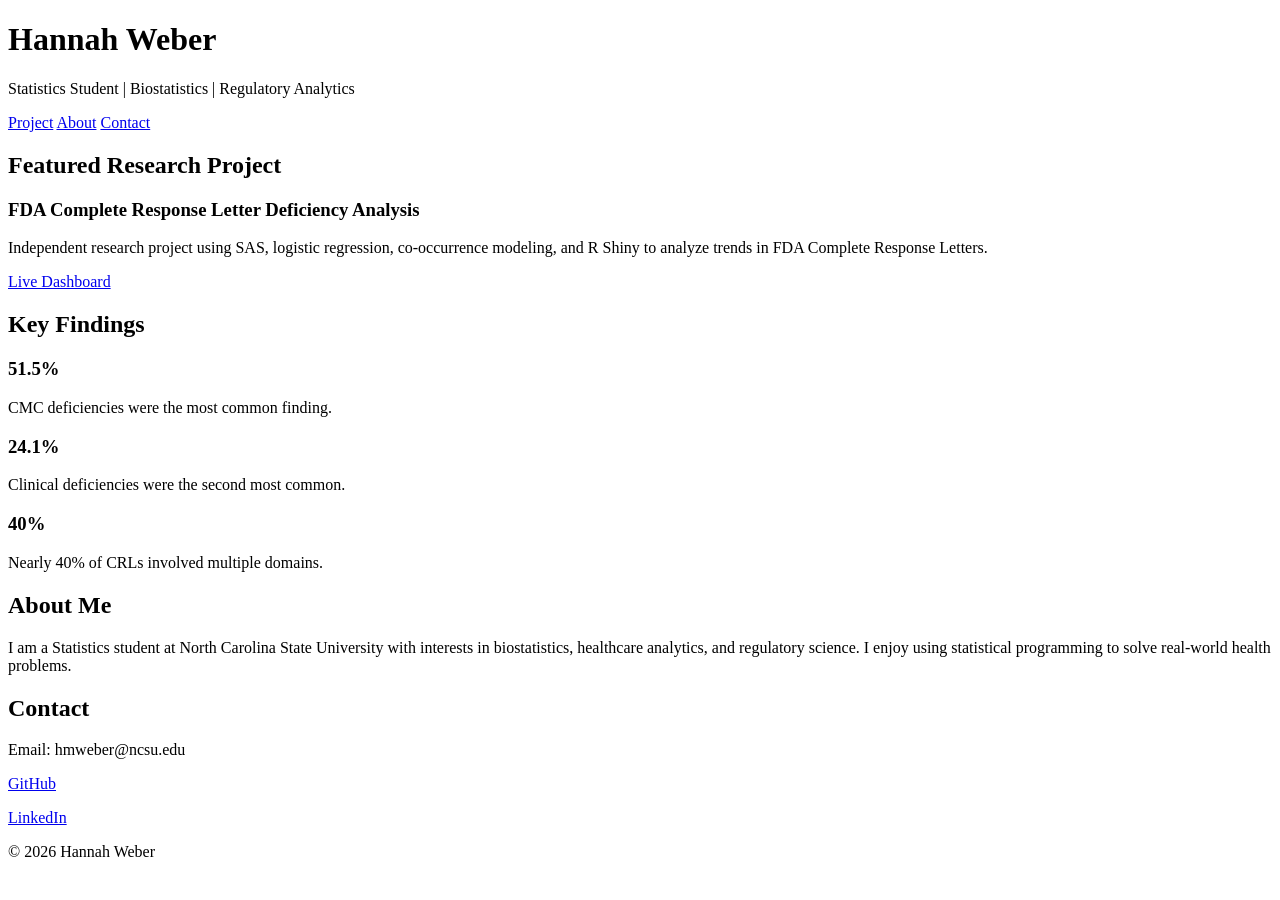
==== index.html @ e9041b01 "Create index.html" ====
<!DOCTYPE html>
<html lang="en">
<head>
<meta charset="UTF-8">
<meta name="viewport" content="width=device-width, initial-scale=1.0">
<title>Hannah Weber | Portfolio</title>
<link rel="stylesheet" href="style.css">
</head>

<body>

<header>
  <div class="container">
    <h1>Hannah Weber</h1>
    <p>Statistics Student | Biostatistics | Regulatory Analytics</p>

    <nav>
      <a href="#project">Project</a>
      <a href="#about">About</a>
      <a href="#contact">Contact</a>
    </nav>
  </div>
</header>

<section class="hero">
  <div class="container">
    <h2>Featured Research Project</h2>
    <h3>FDA Complete Response Letter Deficiency Analysis</h3>

    <p>
      Independent research project using SAS, logistic regression,
      co-occurrence modeling, and R Shiny to analyze trends in FDA
      Complete Response Letters.
    </p>

    <a class="button" href="https://hannahweber-crl-deficiency-analysis.share.connect.posit.cloud/" target="_blank">Live Dashboard</a>
  </div>
</section>

<section id="project">
  <div class="container">
    <h2>Key Findings</h2>

    <div class="cards">

      <div class="card">
        <h3>51.5%</h3>
        <p>CMC deficiencies were the most common finding.</p>
      </div>

      <div class="card">
        <h3>24.1%</h3>
        <p>Clinical deficiencies were the second most common.</p>
      </div>

      <div class="card">
        <h3>40%</h3>
        <p>Nearly 40% of CRLs involved multiple domains.</p>
      </div>

    </div>
  </div>
</section>

<section id="about">
  <div class="container">
    <h2>About Me</h2>

    <p>
      I am a Statistics student at North Carolina State University with interests in
      biostatistics, healthcare analytics, and regulatory science.
      I enjoy using statistical programming to solve real-world health problems.
    </p>
  </div>
</section>

<section id="contact">
  <div class="container">
    <h2>Contact</h2>

    <p>Email: hmweber@ncsu.edu</p>
    <p><a href="https://github.com/hmw0905" target="_blank">GitHub</a></p>
    <p><a href="https://linkedin.com/in/hmweber5" target="_blank">LinkedIn</a></p>
  </div>
</section>

<footer>
  <div class="container">
    <p>© 2026 Hannah Weber</p>
  </div>
</footer>

</body>
</html>
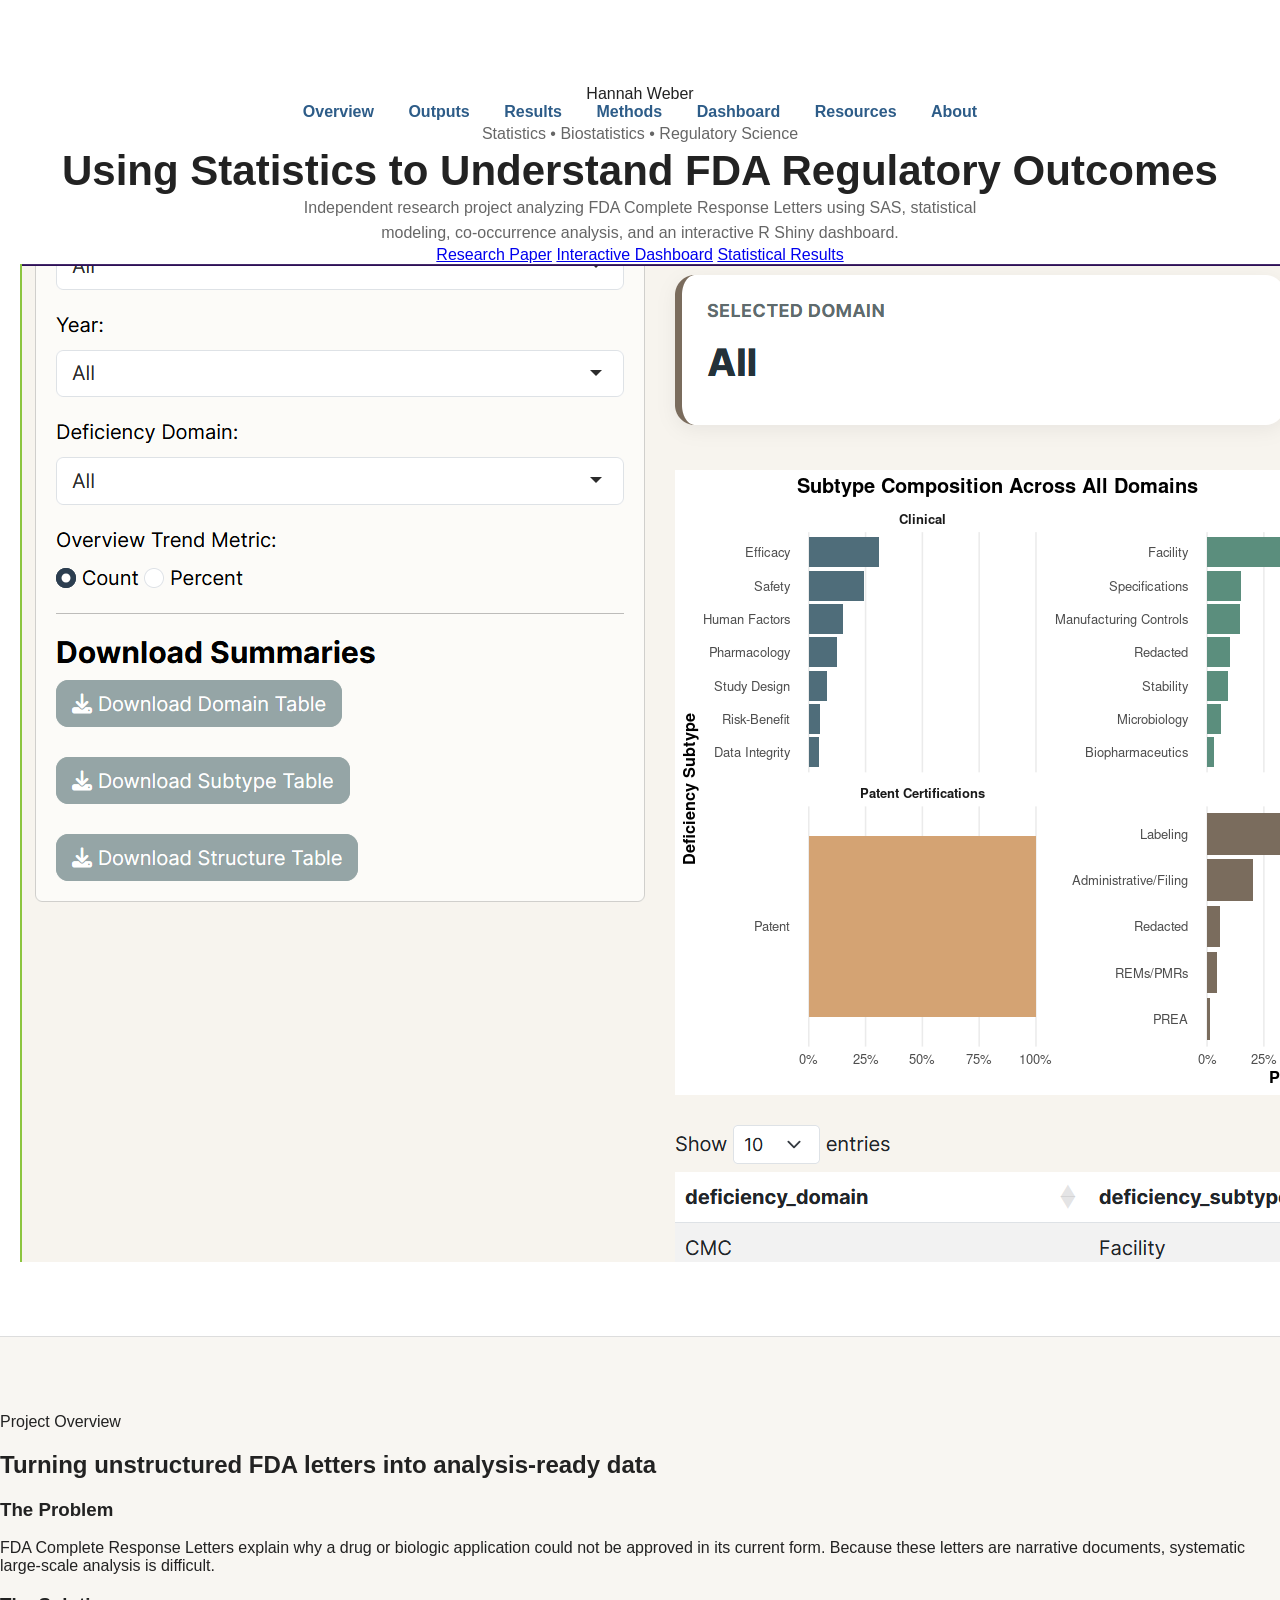
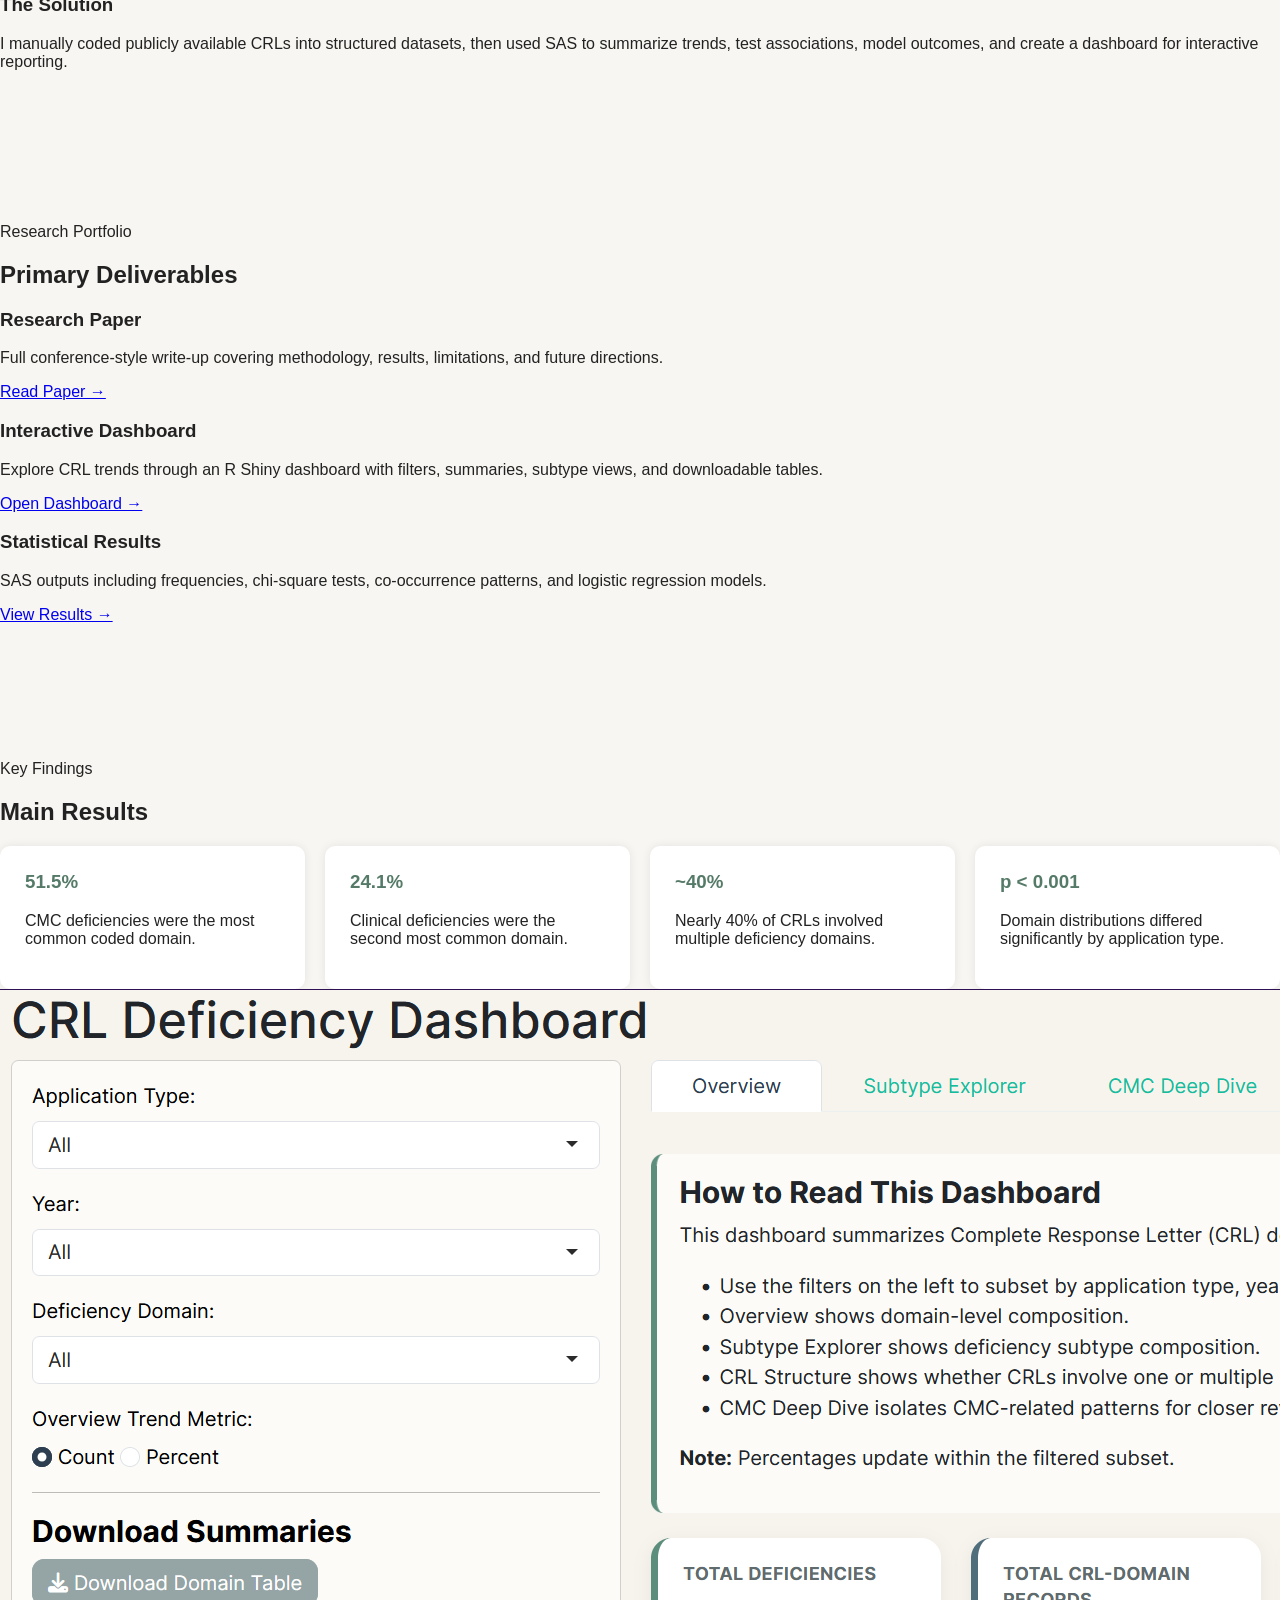
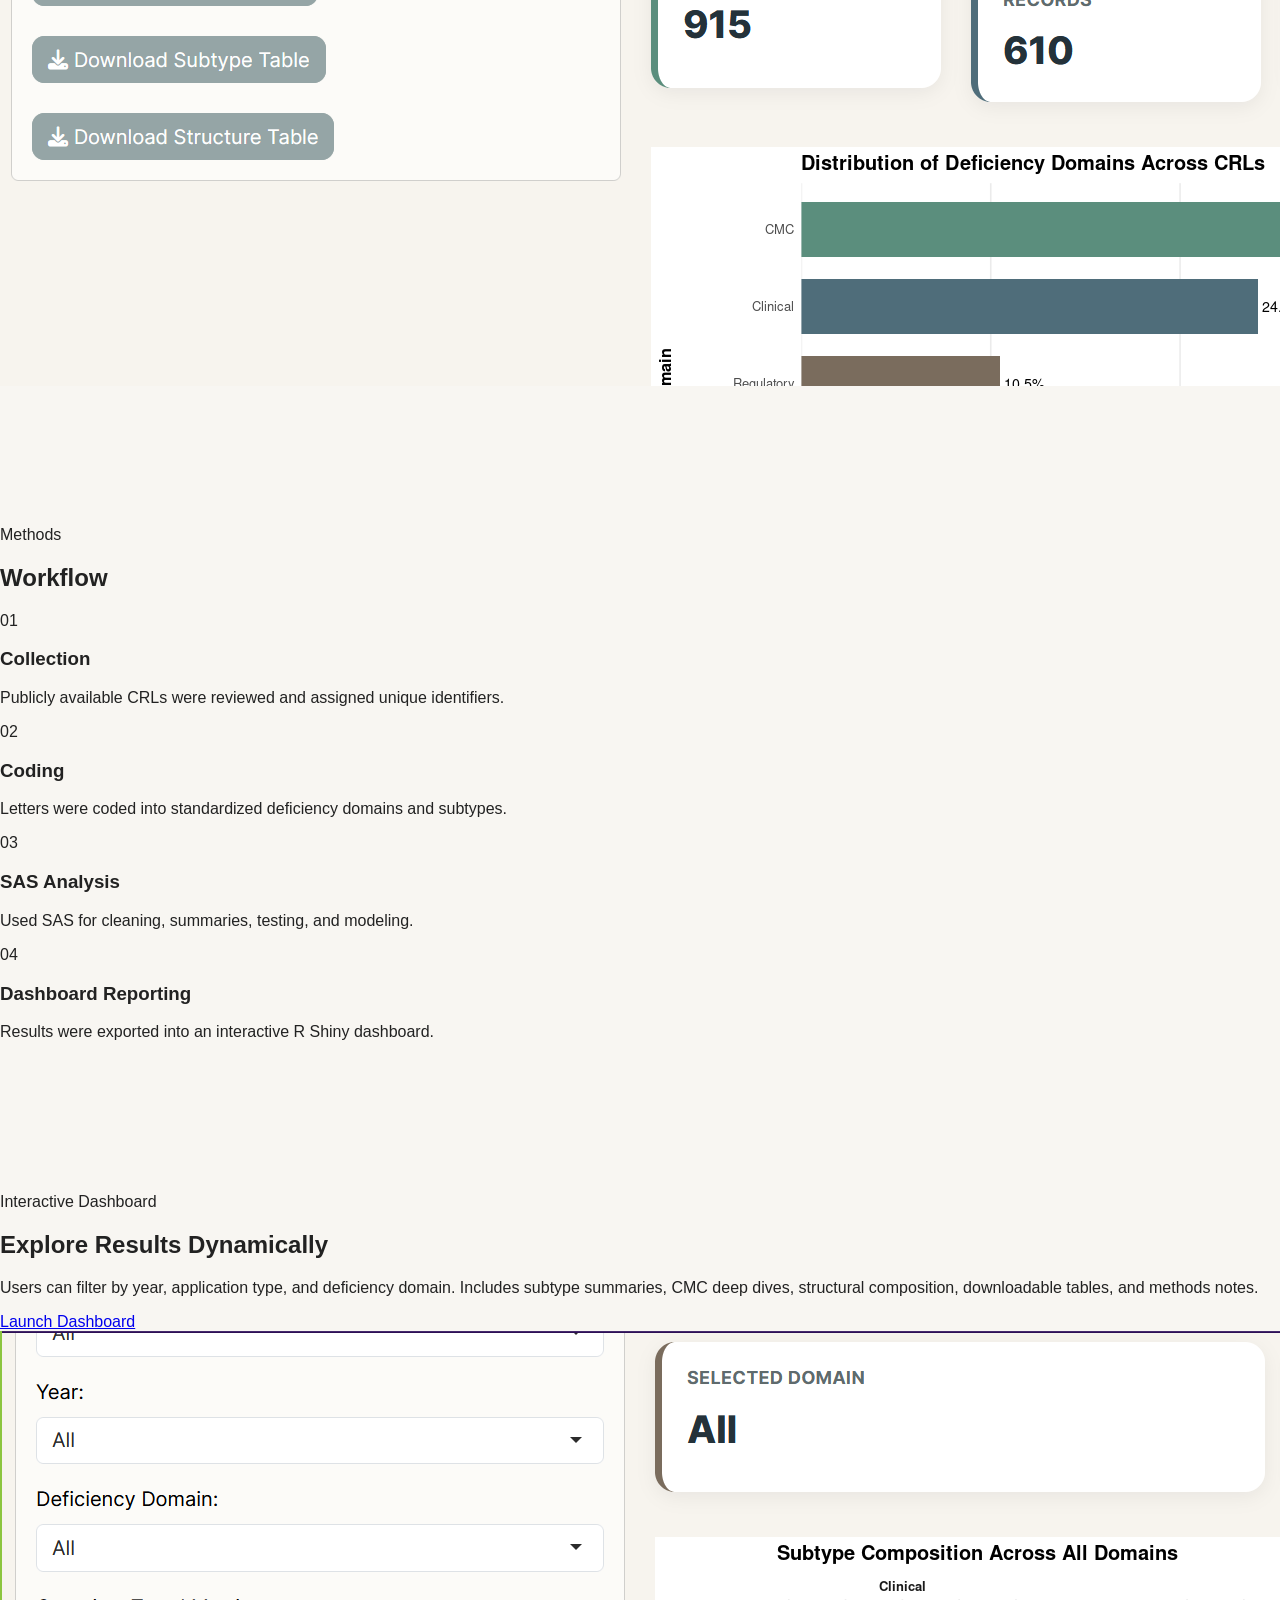
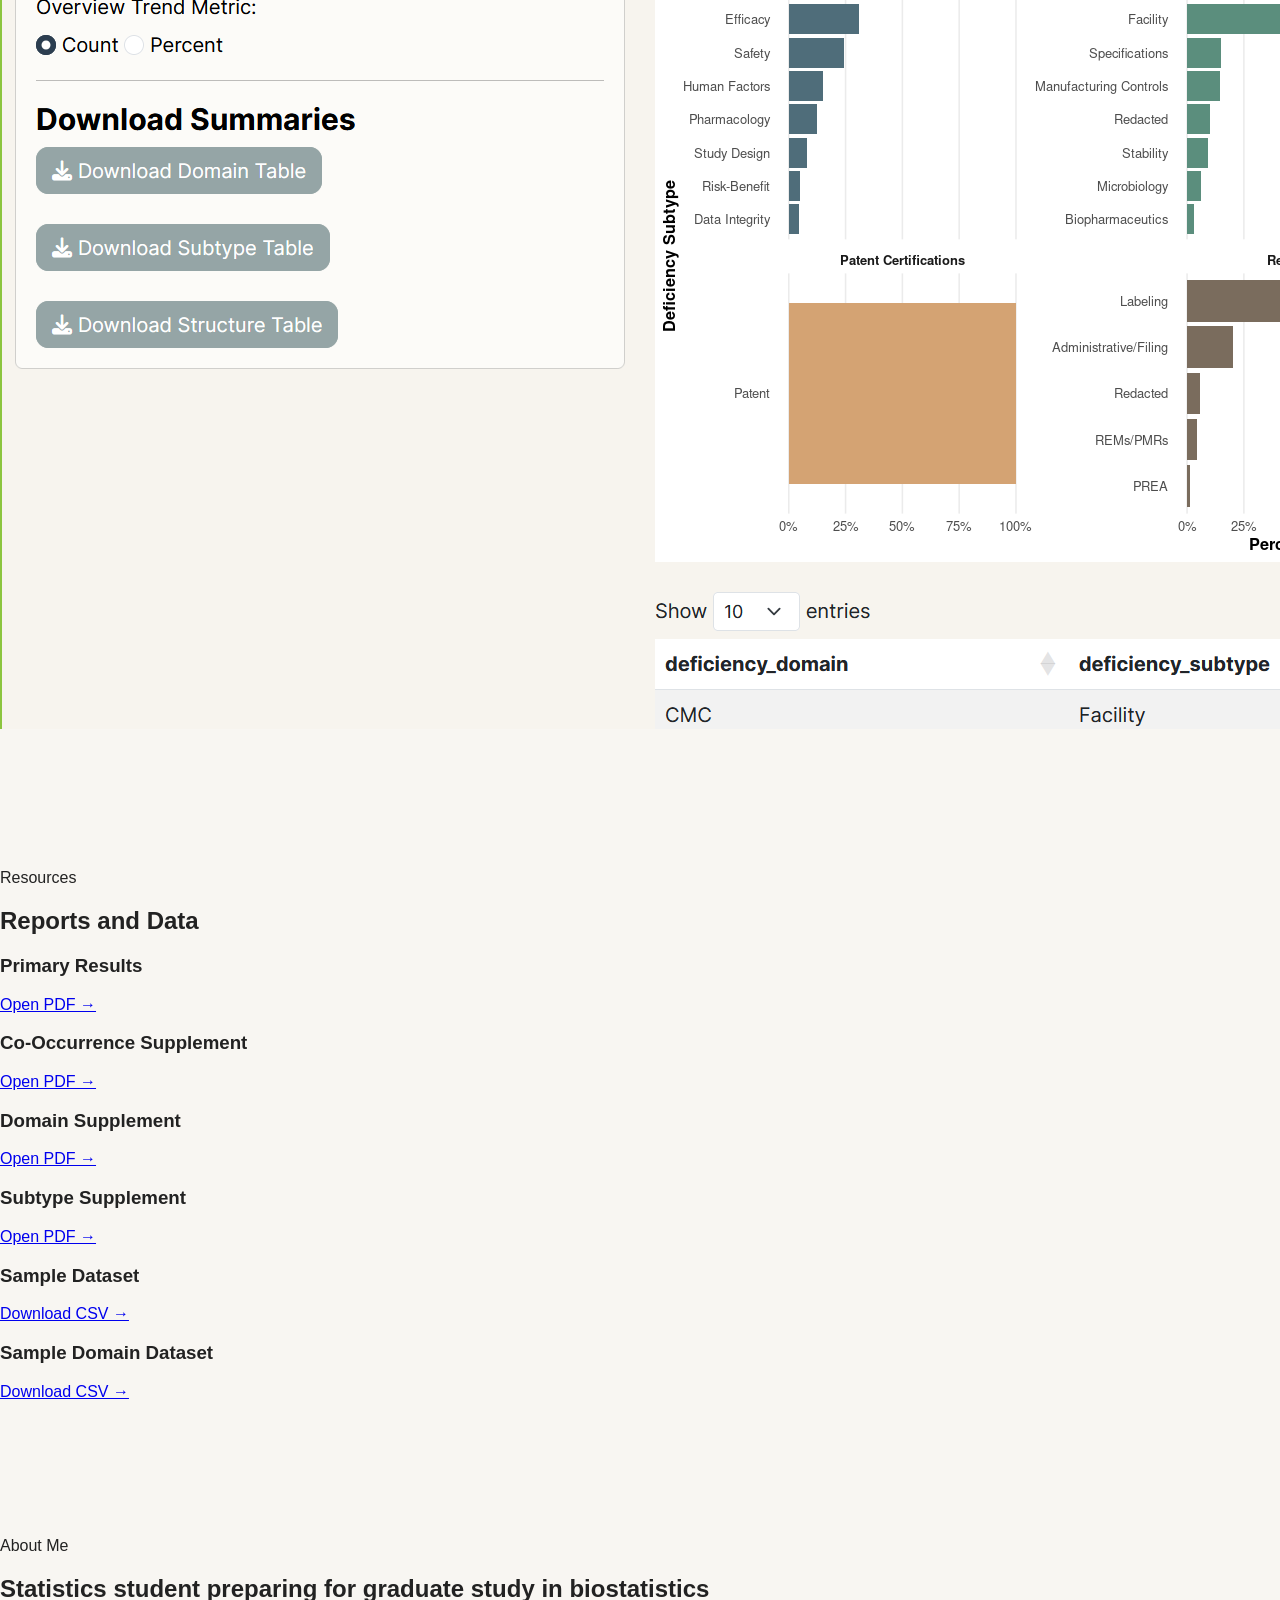
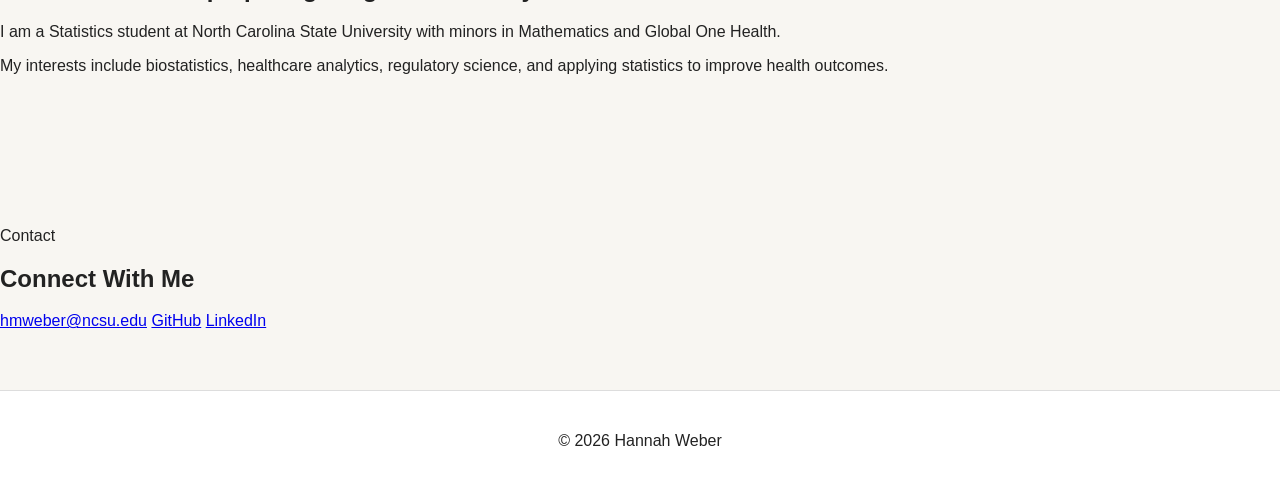
==== commit f42913c0: "Update index.html" ====
--- a/index.html
+++ b/index.html
@@ -3,91 +3,297 @@
 <head>
 <meta charset="UTF-8">
 <meta name="viewport" content="width=device-width, initial-scale=1.0">
-<title>Hannah Weber | Portfolio</title>
+<title>Hannah Weber | FDA CRL Deficiency Analysis</title>
 <link rel="stylesheet" href="style.css">
 </head>
 
 <body>
 
-<header>
-  <div class="container">
-    <h1>Hannah Weber</h1>
-    <p>Statistics Student | Biostatistics | Regulatory Analytics</p>
-
-    <nav>
-      <a href="#project">Project</a>
+<header class="hero">
+  <nav class="nav">
+    <div class="logo">Hannah Weber</div>
+
+    <div class="nav-links">
+      <a href="#overview">Overview</a>
+      <a href="#outputs">Outputs</a>
+      <a href="#results">Results</a>
+      <a href="#methods">Methods</a>
+      <a href="#dashboard">Dashboard</a>
+      <a href="#resources">Resources</a>
       <a href="#about">About</a>
-      <a href="#contact">Contact</a>
-    </nav>
+    </div>
+  </nav>
+
+  <div class="hero-content">
+
+    <div>
+      <p class="eyebrow">Statistics • Biostatistics • Regulatory Science</p>
+
+      <h1>Using Statistics to Understand FDA Regulatory Outcomes</h1>
+
+      <p class="subtitle">
+        Independent research project analyzing FDA Complete Response Letters
+        using SAS, statistical modeling, co-occurrence analysis, and an
+        interactive R Shiny dashboard.
+      </p>
+
+      <div class="buttons">
+        <a href="SESUG Paper Application.pdf" target="_blank" class="btn gold">Research Paper</a>
+
+        <a href="https://hannahweber-crl-deficiency-analysis.share.connect.posit.cloud/" target="_blank" class="btn outline">Interactive Dashboard</a>
+
+        <a href="Results/CRL Primary Results.pdf" target="_blank" class="btn outline">Statistical Results</a>
+      </div>
+    </div>
+
+    <div class="image-box dashboard-img hero-image">
+      <img src="Subtype_dashboard.png" alt="Dashboard Preview">
+    </div>
+
   </div>
 </header>
 
-<section class="hero">
-  <div class="container">
-    <h2>Featured Research Project</h2>
-    <h3>FDA Complete Response Letter Deficiency Analysis</h3>
-
-    <p>
-      Independent research project using SAS, logistic regression,
-      co-occurrence modeling, and R Shiny to analyze trends in FDA
-      Complete Response Letters.
-    </p>
-
-    <a class="button" href="https://hannahweber-crl-deficiency-analysis.share.connect.posit.cloud/" target="_blank">Live Dashboard</a>
-  </div>
-</section>
-
-<section id="project">
-  <div class="container">
-    <h2>Key Findings</h2>
-
-    <div class="cards">
-
-      <div class="card">
-        <h3>51.5%</h3>
-        <p>CMC deficiencies were the most common finding.</p>
-      </div>
-
-      <div class="card">
-        <h3>24.1%</h3>
-        <p>Clinical deficiencies were the second most common.</p>
-      </div>
-
-      <div class="card">
-        <h3>40%</h3>
-        <p>Nearly 40% of CRLs involved multiple domains.</p>
-      </div>
-
-    </div>
-  </div>
-</section>
-
-<section id="about">
-  <div class="container">
-    <h2>About Me</h2>
-
-    <p>
-      I am a Statistics student at North Carolina State University with interests in
-      biostatistics, healthcare analytics, and regulatory science.
-      I enjoy using statistical programming to solve real-world health problems.
-    </p>
-  </div>
-</section>
-
-<section id="contact">
-  <div class="container">
-    <h2>Contact</h2>
-
-    <p>Email: hmweber@ncsu.edu</p>
-    <p><a href="https://github.com/hmw0905" target="_blank">GitHub</a></p>
-    <p><a href="https://linkedin.com/in/hmweber5" target="_blank">LinkedIn</a></p>
-  </div>
-</section>
+<main>
+
+<section id="overview" class="section">
+  <p class="eyebrow">Project Overview</p>
+  <h2>Turning unstructured FDA letters into analysis-ready data</h2>
+
+  <div class="two-column">
+
+    <div>
+      <h3>The Problem</h3>
+      <p>
+        FDA Complete Response Letters explain why a drug or biologic
+        application could not be approved in its current form.
+        Because these letters are narrative documents, systematic
+        large-scale analysis is difficult.
+      </p>
+    </div>
+
+    <div>
+      <h3>The Solution</h3>
+      <p>
+        I manually coded publicly available CRLs into structured datasets,
+        then used SAS to summarize trends, test associations, model outcomes,
+        and create a dashboard for interactive reporting.
+      </p>
+    </div>
+
+  </div>
+</section>
+
+<section id="outputs" class="section cream">
+  <p class="eyebrow">Research Portfolio</p>
+  <h2>Primary Deliverables</h2>
+
+  <div class="output-grid">
+
+    <div class="output-card">
+      <h3>Research Paper</h3>
+      <p>
+        Full conference-style write-up covering methodology, results,
+        limitations, and future directions.
+      </p>
+      <a href="SESUG Paper Application.pdf" target="_blank">Read Paper →</a>
+    </div>
+
+    <div class="output-card">
+      <h3>Interactive Dashboard</h3>
+      <p>
+        Explore CRL trends through an R Shiny dashboard with filters,
+        summaries, subtype views, and downloadable tables.
+      </p>
+      <a href="https://hannahweber-crl-deficiency-analysis.share.connect.posit.cloud/" target="_blank">Open Dashboard →</a>
+    </div>
+
+    <div class="output-card">
+      <h3>Statistical Results</h3>
+      <p>
+        SAS outputs including frequencies, chi-square tests,
+        co-occurrence patterns, and logistic regression models.
+      </p>
+      <a href="Results/CRL Primary Results.pdf" target="_blank">View Results →</a>
+    </div>
+
+  </div>
+</section>
+
+<section id="results" class="section">
+  <p class="eyebrow">Key Findings</p>
+  <h2>Main Results</h2>
+
+  <div class="cards">
+
+    <div class="card">
+      <h3>51.5%</h3>
+      <p>CMC deficiencies were the most common coded domain.</p>
+    </div>
+
+    <div class="card">
+      <h3>24.1%</h3>
+      <p>Clinical deficiencies were the second most common domain.</p>
+    </div>
+
+    <div class="card">
+      <h3>~40%</h3>
+      <p>Nearly 40% of CRLs involved multiple deficiency domains.</p>
+    </div>
+
+    <div class="card">
+      <h3>p &lt; 0.001</h3>
+      <p>Domain distributions differed significantly by application type.</p>
+    </div>
+
+  </div>
+
+  <div class="image-box">
+    <img src="Domain_dashboard.png" alt="Domain Dashboard Results">
+  </div>
+</section>
+
+<section id="methods" class="section cream">
+  <p class="eyebrow">Methods</p>
+  <h2>Workflow</h2>
+
+  <div class="timeline">
+
+    <div class="timeline-item">
+      <span>01</span>
+      <div>
+        <h3>Collection</h3>
+        <p>Publicly available CRLs were reviewed and assigned unique identifiers.</p>
+      </div>
+    </div>
+
+    <div class="timeline-item">
+      <span>02</span>
+      <div>
+        <h3>Coding</h3>
+        <p>Letters were coded into standardized deficiency domains and subtypes.</p>
+      </div>
+    </div>
+
+    <div class="timeline-item">
+      <span>03</span>
+      <div>
+        <h3>SAS Analysis</h3>
+        <p>Used SAS for cleaning, summaries, testing, and modeling.</p>
+      </div>
+    </div>
+
+    <div class="timeline-item">
+      <span>04</span>
+      <div>
+        <h3>Dashboard Reporting</h3>
+        <p>Results were exported into an interactive R Shiny dashboard.</p>
+      </div>
+    </div>
+
+  </div>
+</section>
+
+<section id="dashboard" class="section dark">
+
+  <div class="dashboard-grid">
+
+    <div>
+      <p class="eyebrow">Interactive Dashboard</p>
+      <h2>Explore Results Dynamically</h2>
+
+      <p>
+        Users can filter by year, application type, and deficiency domain.
+        Includes subtype summaries, CMC deep dives, structural composition,
+        downloadable tables, and methods notes.
+      </p>
+
+      <a href="https://hannahweber-crl-deficiency-analysis.share.connect.posit.cloud/" target="_blank" class="btn gold">Launch Dashboard</a>
+    </div>
+
+    <div class="image-box dashboard-img">
+      <img src="Subtype_dashboard.png" alt="Subtype Dashboard">
+    </div>
+
+  </div>
+</section>
+
+<section id="resources" class="section">
+  <p class="eyebrow">Resources</p>
+  <h2>Reports and Data</h2>
+
+  <div class="output-grid">
+
+    <div class="output-card">
+      <h3>Primary Results</h3>
+      <a href="Results/CRL Primary Results.pdf" target="_blank">Open PDF →</a>
+    </div>
+
+    <div class="output-card">
+      <h3>Co-Occurrence Supplement</h3>
+      <a href="Results/CRL Co-Occurrence Supplement.pdf" target="_blank">Open PDF →</a>
+    </div>
+
+    <div class="output-card">
+      <h3>Domain Supplement</h3>
+      <a href="Results/CRL Domain Supplement.pdf" target="_blank">Open PDF →</a>
+    </div>
+
+    <div class="output-card">
+      <h3>Subtype Supplement</h3>
+      <a href="Results/CRL Subtype Supplement.pdf" target="_blank">Open PDF →</a>
+    </div>
+
+    <div class="output-card">
+      <h3>Sample Dataset</h3>
+      <a href="data/sample_crl_long.csv" target="_blank">Download CSV →</a>
+    </div>
+
+    <div class="output-card">
+      <h3>Sample Domain Dataset</h3>
+      <a href="data/sample_domain_unique.csv" target="_blank">Download CSV →</a>
+    </div>
+
+  </div>
+</section>
+
+<section id="about" class="section cream">
+  <div class="about-grid">
+
+    <div>
+      <p class="eyebrow">About Me</p>
+      <h2>Statistics student preparing for graduate study in biostatistics</h2>
+    </div>
+
+    <div>
+      <p>
+        I am a Statistics student at North Carolina State University with
+        minors in Mathematics and Global One Health.
+      </p>
+
+      <p>
+        My interests include biostatistics, healthcare analytics,
+        regulatory science, and applying statistics to improve health outcomes.
+      </p>
+    </div>
+
+  </div>
+</section>
+
+<section class="section contact">
+  <p class="eyebrow">Contact</p>
+  <h2>Connect With Me</h2>
+
+  <div class="contact-links">
+    <a href="mailto:hmweber@ncsu.edu">hmweber@ncsu.edu</a>
+    <a href="https://github.com/hmw0905" target="_blank">GitHub</a>
+    <a href="https://linkedin.com/in/hmweber5" target="_blank">LinkedIn</a>
+  </div>
+</section>
+
+</main>
 
 <footer>
-  <div class="container">
-    <p>© 2026 Hannah Weber</p>
-  </div>
+  <p>© 2026 Hannah Weber</p>
 </footer>
 
 </body>
--- a/style.css
+++ b/style.css
@@ -0,0 +1,100 @@
+body {
+  margin: 0;
+  font-family: Arial, sans-serif;
+  background: #f8f6f2;
+  color: #222;
+}
+
+.container {
+  width: 90%;
+  max-width: 1000px;
+  margin: auto;
+}
+
+header {
+  background: white;
+  padding: 30px 0;
+  text-align: center;
+  border-bottom: 1px solid #ddd;
+}
+
+header h1 {
+  margin: 0;
+  font-size: 42px;
+}
+
+header p {
+  color: #666;
+}
+
+nav {
+  margin-top: 15px;
+}
+
+nav a {
+  margin: 0 15px;
+  color: #2d5c88;
+  text-decoration: none;
+  font-weight: bold;
+}
+
+.hero {
+  text-align: center;
+  padding: 70px 20px;
+}
+
+.hero h2 {
+  color: #557a68;
+}
+
+.hero h3 {
+  font-size: 34px;
+  margin: 10px 0;
+}
+
+.hero p {
+  max-width: 700px;
+  margin: auto;
+  line-height: 1.6;
+}
+
+.button {
+  display: inline-block;
+  margin-top: 25px;
+  padding: 12px 24px;
+  background: #2d5c88;
+  color: white;
+  text-decoration: none;
+  border-radius: 8px;
+}
+
+section {
+  padding: 60px 0;
+}
+
+.cards {
+  display: flex;
+  gap: 20px;
+  flex-wrap: wrap;
+}
+
+.card {
+  background: white;
+  padding: 25px;
+  border-radius: 10px;
+  flex: 1;
+  min-width: 220px;
+  box-shadow: 0 0 10px rgba(0,0,0,.08);
+}
+
+.card h3 {
+  margin-top: 0;
+  color: #557a68;
+}
+
+footer {
+  background: white;
+  text-align: center;
+  padding: 25px;
+  border-top: 1px solid #ddd;
+}
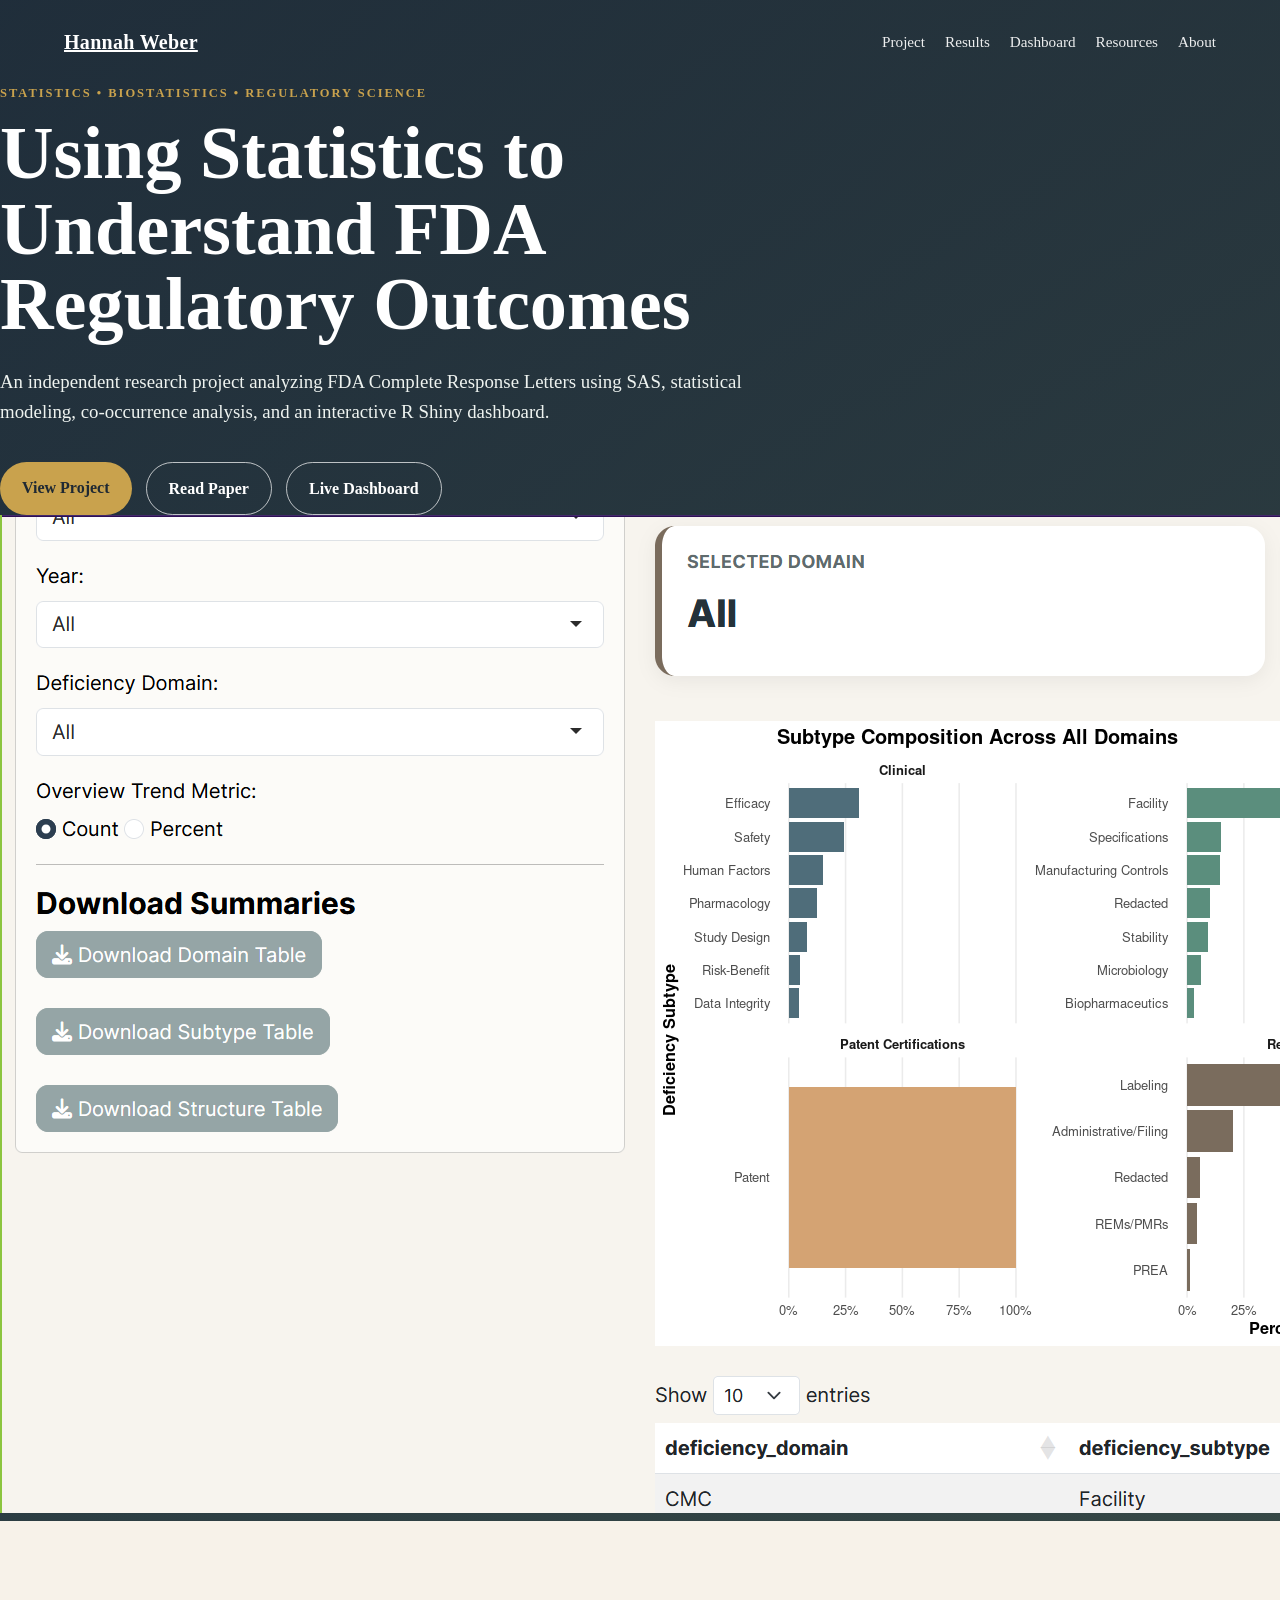
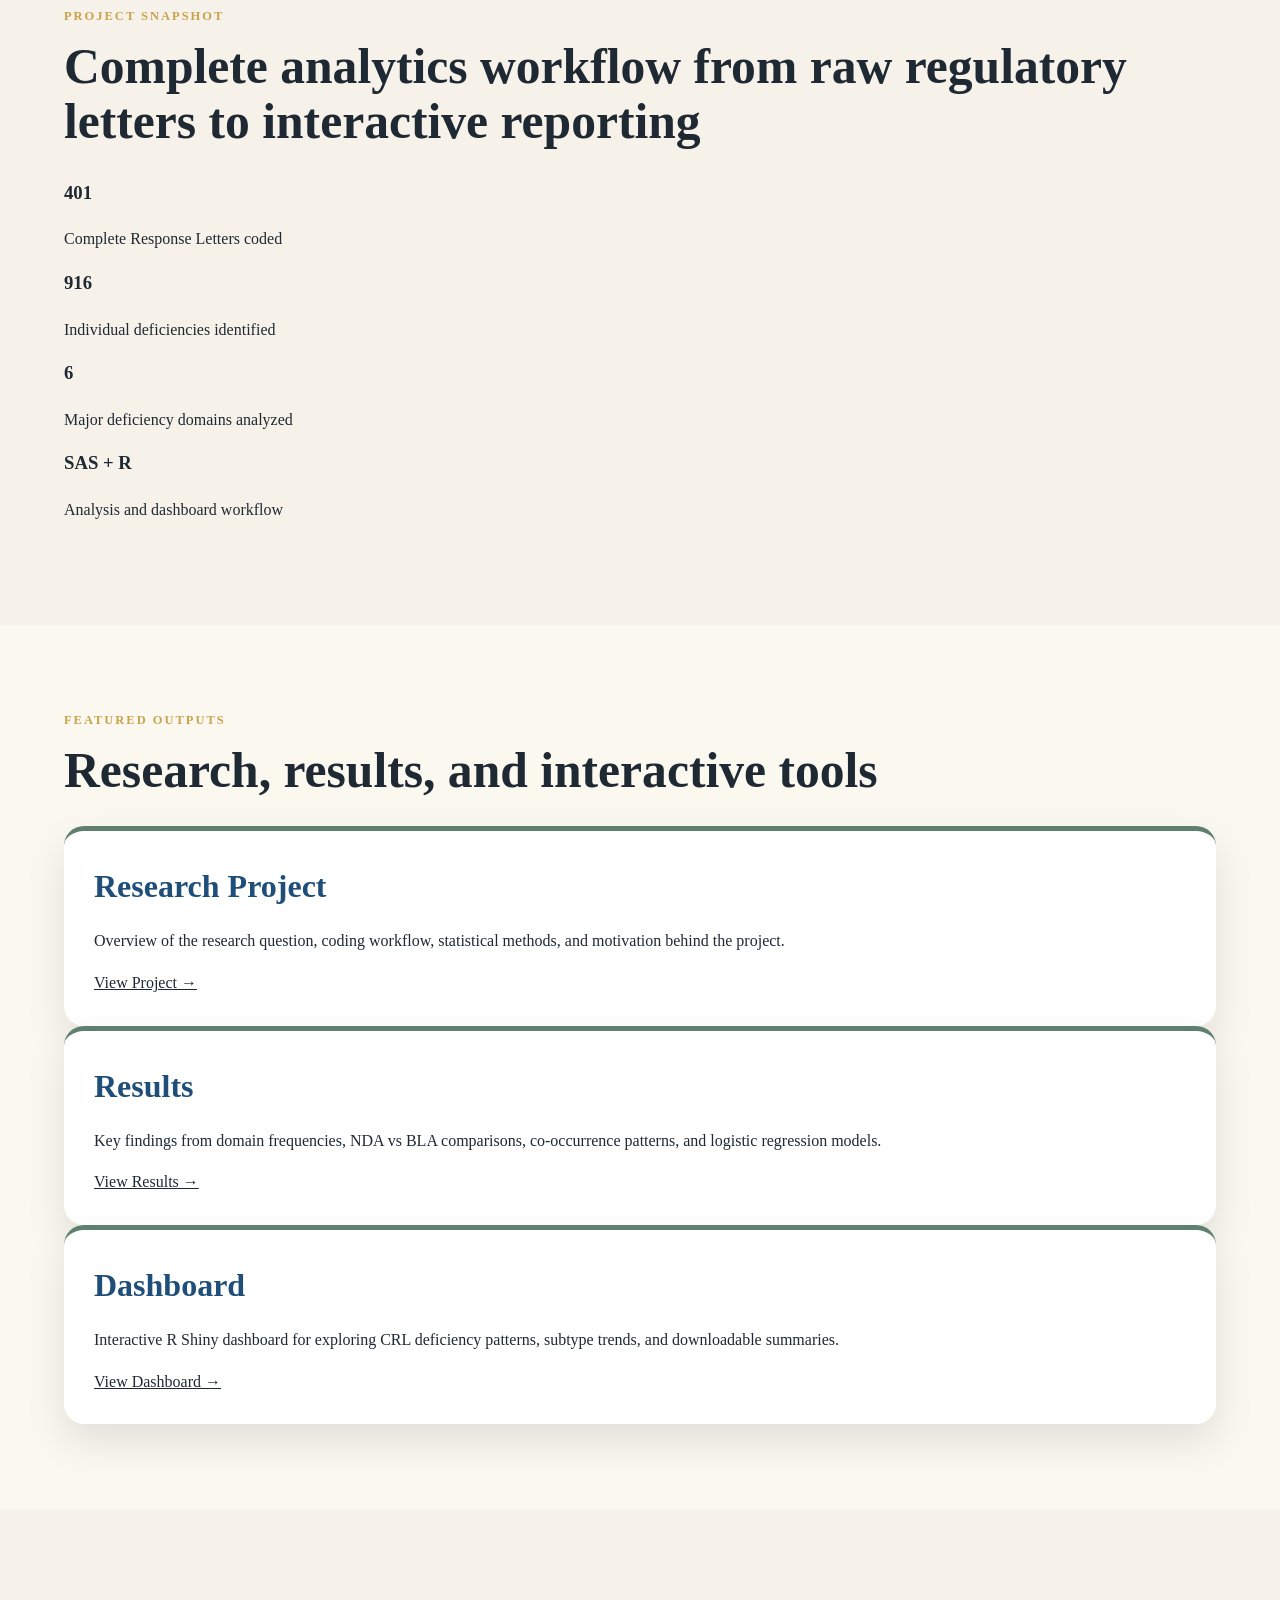
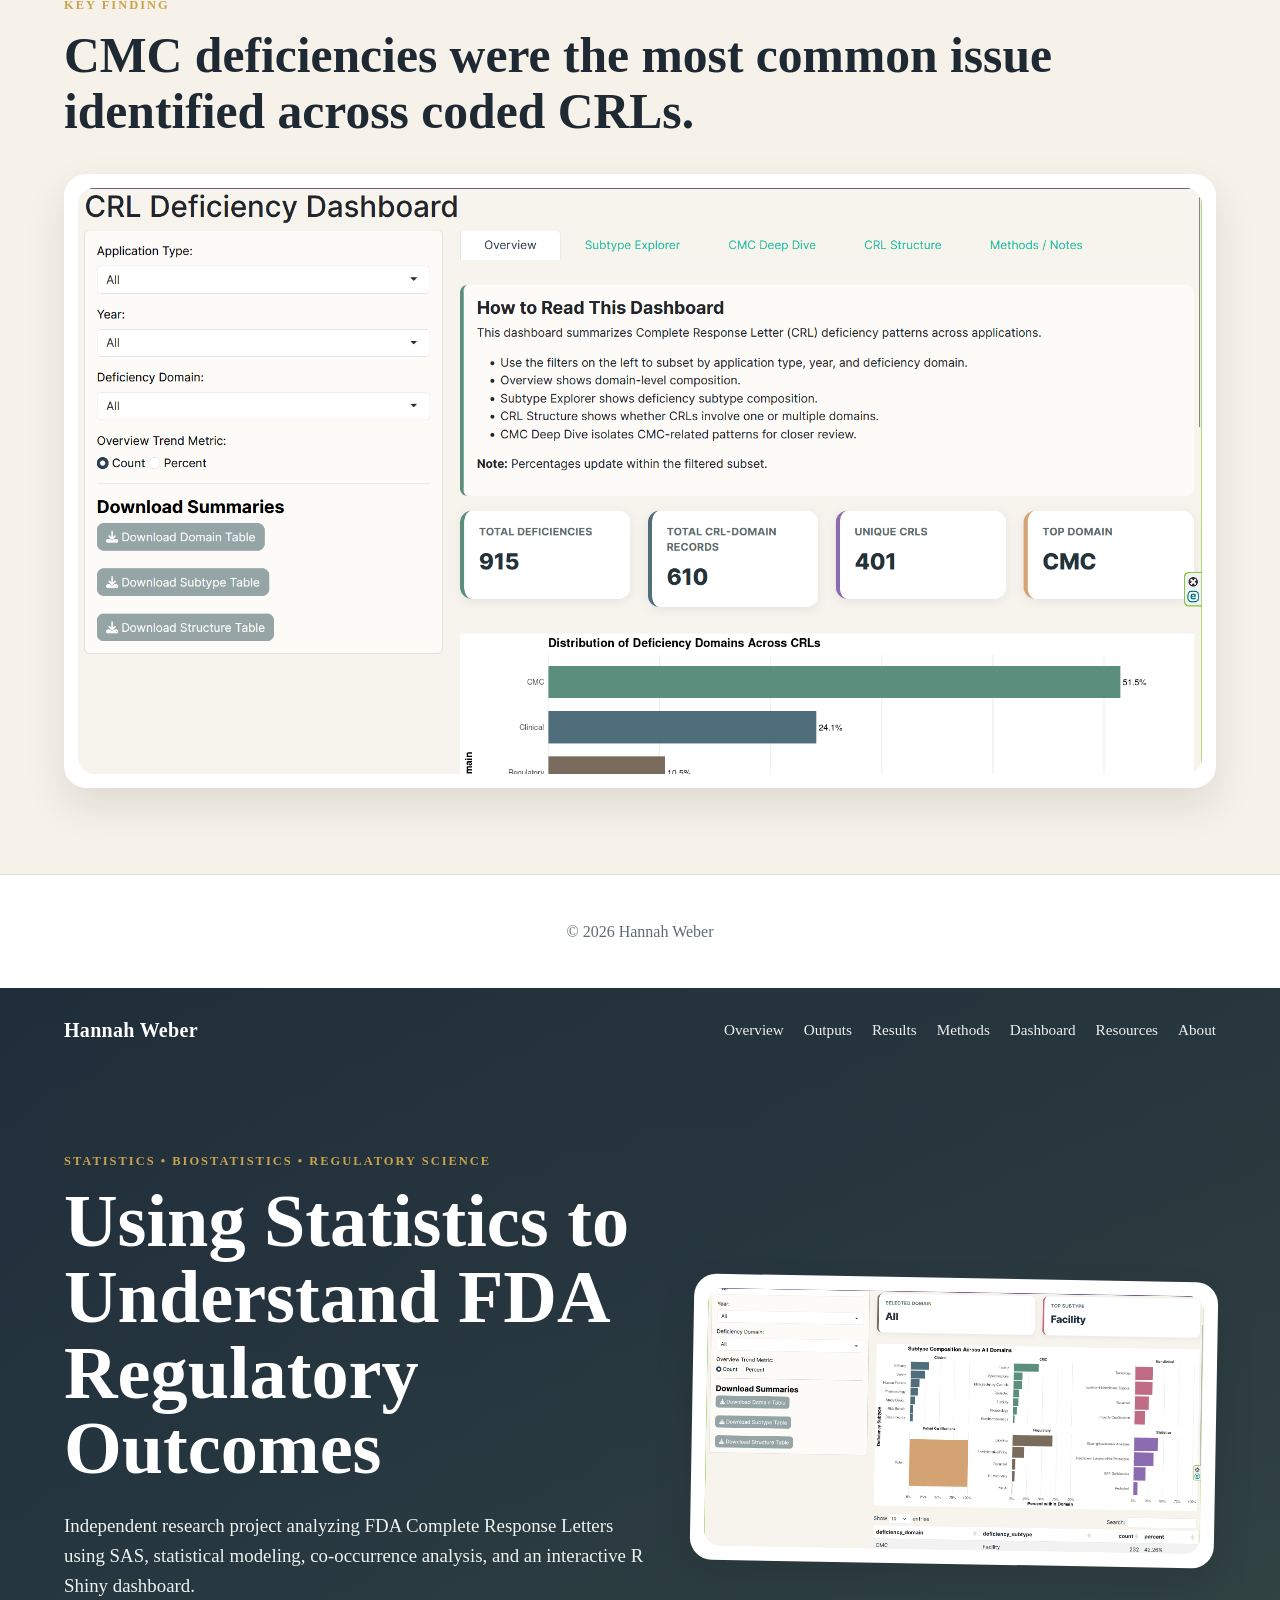
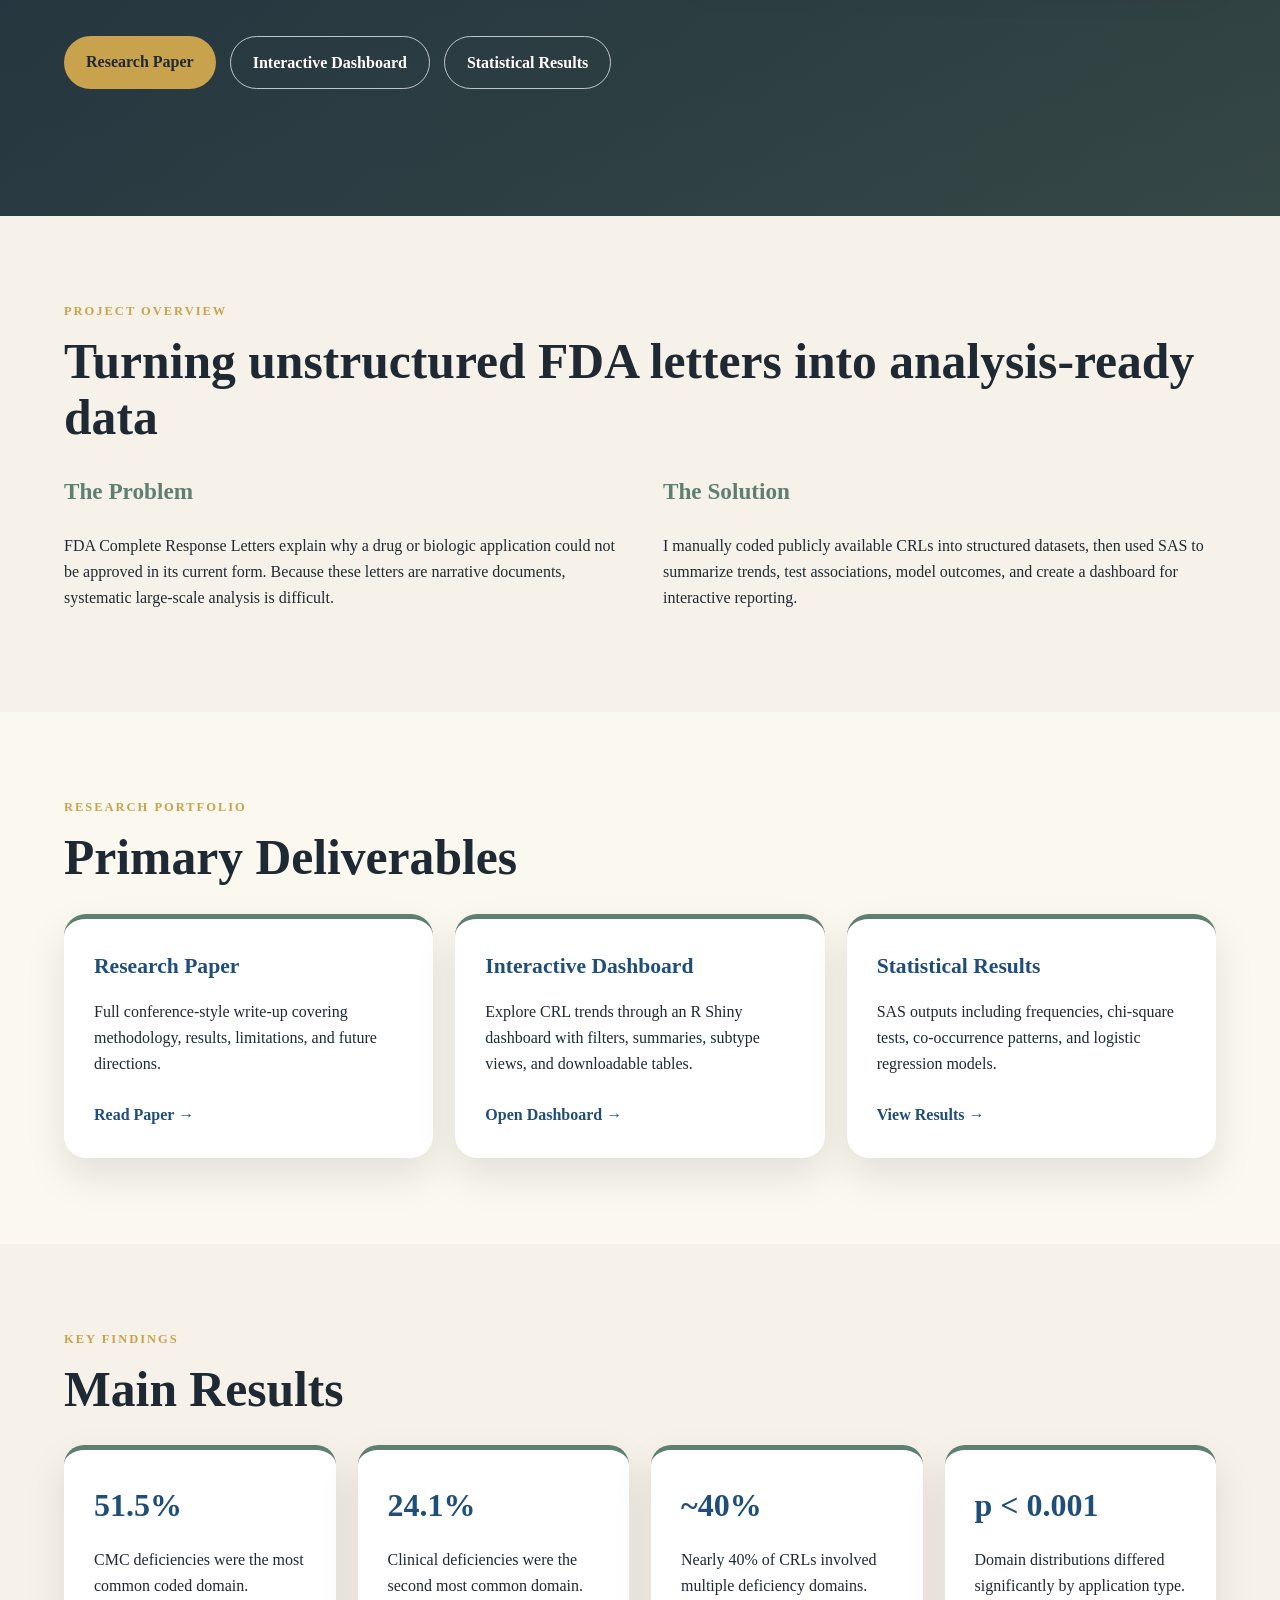
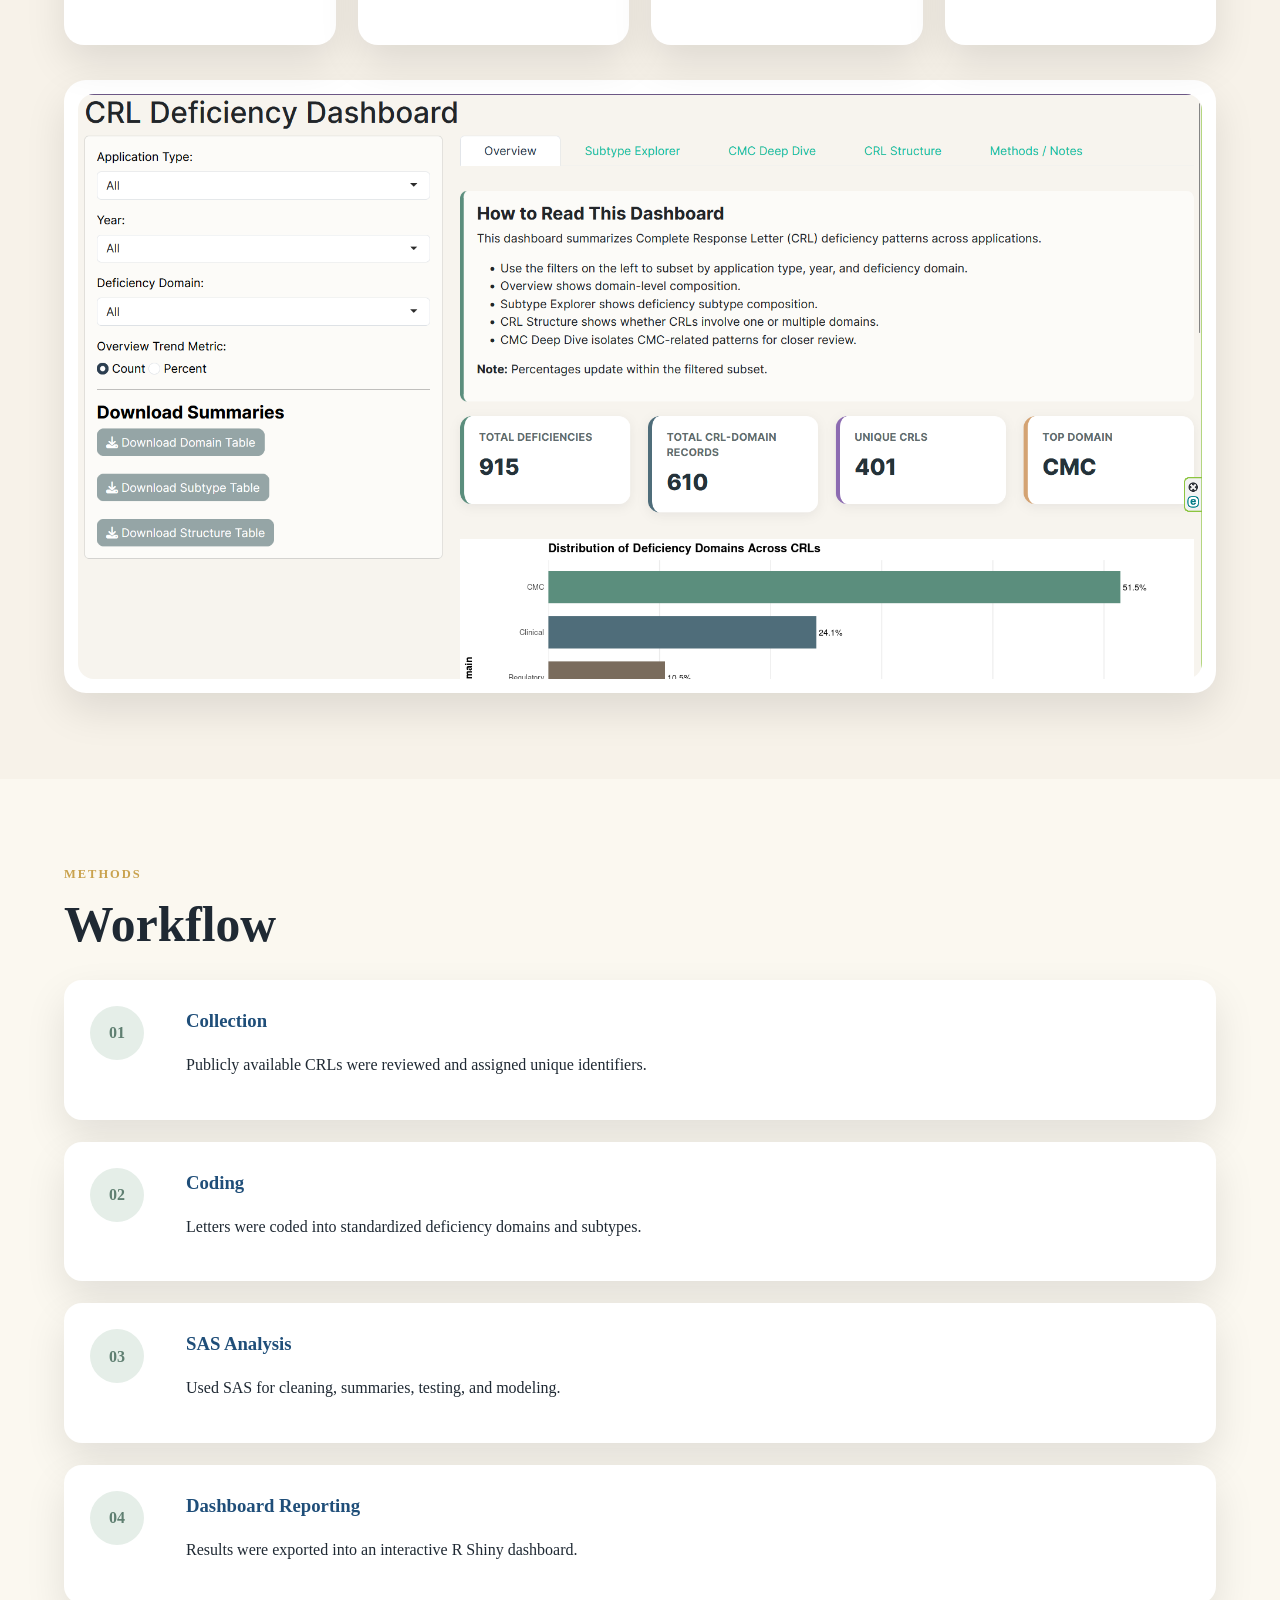
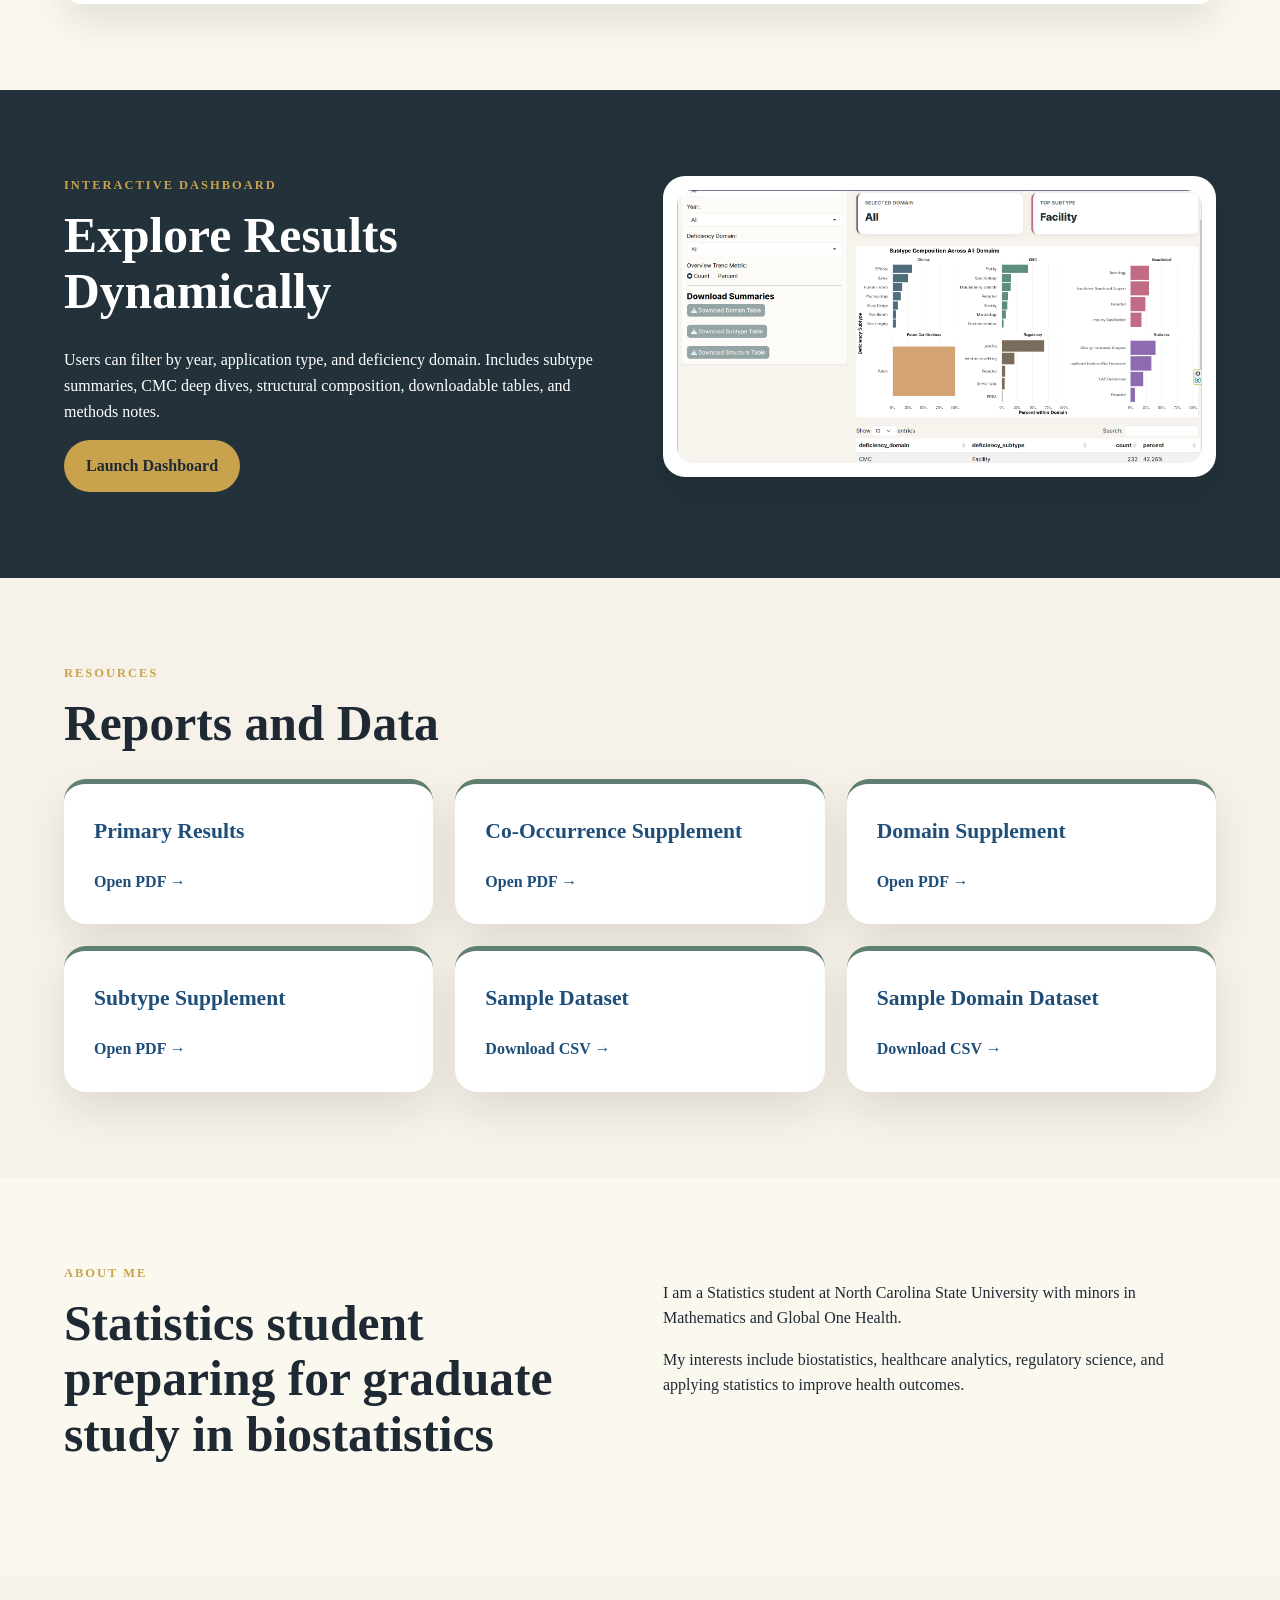
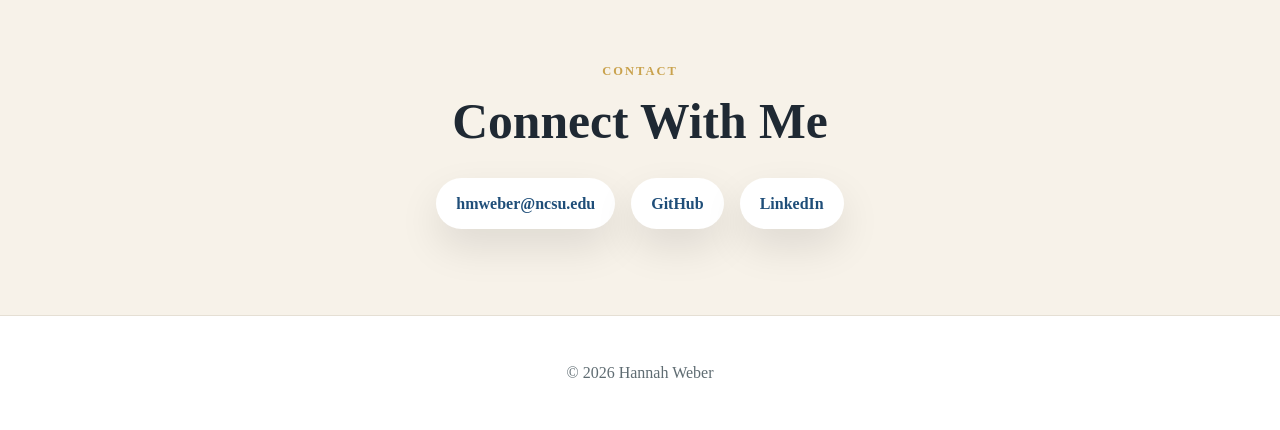
==== commit 7ad3c605: "Update index.html" ====
--- a/index.html
+++ b/index.html
@@ -1,4 +1,129 @@
 <!DOCTYPE html>
+<html lang="en">
+<head>
+  <meta charset="UTF-8" />
+  <meta name="viewport" content="width=device-width, initial-scale=1.0" />
+  <title>Hannah Weber | CRL Deficiency Analysis</title>
+  <link rel="stylesheet" href="style.css" />
+</head>
+
+<body>
+
+<header class="hero">
+  <nav class="nav">
+    <a class="logo" href="index.html">Hannah Weber</a>
+    <div class="nav-links">
+      <a href="project.html">Project</a>
+      <a href="results.html">Results</a>
+      <a href="dashboard.html">Dashboard</a>
+      <a href="resources.html">Resources</a>
+      <a href="about.html">About</a>
+    </div>
+  </nav>
+
+  <div class="hero-grid">
+    <div>
+      <p class="eyebrow">Statistics • Biostatistics • Regulatory Science</p>
+      <h1>Using Statistics to Understand FDA Regulatory Outcomes</h1>
+
+      <p class="subtitle">
+        An independent research project analyzing FDA Complete Response Letters using SAS,
+        statistical modeling, co-occurrence analysis, and an interactive R Shiny dashboard.
+      </p>
+
+      <div class="buttons">
+        <a class="btn gold" href="project.html">View Project</a>
+        <a class="btn outline" href="SESUG Paper Application.pdf" target="_blank">Read Paper</a>
+        <a class="btn outline" href="https://hannahweber-crl-deficiency-analysis.share.connect.posit.cloud/" target="_blank">Live Dashboard</a>
+      </div>
+    </div>
+
+    <div class="hero-visual">
+      <img src="Subtype_dashboard.png" alt="FDA Complete Response Letter Dashboard Preview" />
+    </div>
+  </div>
+</header>
+
+<main>
+
+<section class="section">
+  <p class="eyebrow">Project Snapshot</p>
+  <h2>Complete analytics workflow from raw regulatory letters to interactive reporting</h2>
+
+  <div class="stat-grid">
+    <div class="stat-card">
+      <h3>401</h3>
+      <p>Complete Response Letters coded</p>
+    </div>
+
+    <div class="stat-card">
+      <h3>916</h3>
+      <p>Individual deficiencies identified</p>
+    </div>
+
+    <div class="stat-card">
+      <h3>6</h3>
+      <p>Major deficiency domains analyzed</p>
+    </div>
+
+    <div class="stat-card">
+      <h3>SAS + R</h3>
+      <p>Analysis and dashboard workflow</p>
+    </div>
+  </div>
+</section>
+
+<section class="section cream">
+  <p class="eyebrow">Featured Outputs</p>
+  <h2>Research, results, and interactive tools</h2>
+
+  <div class="card-grid">
+    <div class="card">
+      <h3>Research Project</h3>
+      <p>
+        Overview of the research question, coding workflow, statistical methods,
+        and motivation behind the project.
+      </p>
+      <a href="project.html">View Project →</a>
+    </div>
+
+    <div class="card">
+      <h3>Results</h3>
+      <p>
+        Key findings from domain frequencies, NDA vs BLA comparisons,
+        co-occurrence patterns, and logistic regression models.
+      </p>
+      <a href="results.html">View Results →</a>
+    </div>
+
+    <div class="card">
+      <h3>Dashboard</h3>
+      <p>
+        Interactive R Shiny dashboard for exploring CRL deficiency patterns,
+        subtype trends, and downloadable summaries.
+      </p>
+      <a href="dashboard.html">View Dashboard →</a>
+    </div>
+  </div>
+</section>
+
+<section class="section">
+  <p class="eyebrow">Key Finding</p>
+  <h2>CMC deficiencies were the most common issue identified across coded CRLs.</h2>
+
+  <div class="image-box">
+    <img src="Domain_dashboard.png" alt="Distribution of Deficiency Domains" />
+  </div>
+</section>
+
+</main>
+
+<footer>
+  <p>© 2026 Hannah Weber</p>
+</footer>
+
+</body>
+</html><!DOCTYPE html>
 <html lang="en">
 <head>
 <meta charset="UTF-8">
--- a/style.css
+++ b/style.css
@@ -1,100 +1,394 @@
+:root {
+  --cream: #f7f2e9;
+  --cream-light: #fbf8f0;
+  --white: #ffffff;
+  --charcoal: #1f2933;
+  --muted: #5f6c72;
+  --sage: #5f7f71;
+  --navy: #1f4e79;
+  --gold: #c9a24d;
+  --dark: #22313a;
+  --border: #e5dfd4;
+  --shadow: 0 18px 40px rgba(0, 0, 0, 0.10);
+}
+
+* {
+  box-sizing: border-box;
+}
+
+html {
+  scroll-behavior: smooth;
+}
+
 body {
   margin: 0;
-  font-family: Arial, sans-serif;
-  background: #f8f6f2;
-  color: #222;
-}
-
-.container {
+  font-family: Georgia, "Times New Roman", serif;
+  background: var(--cream);
+  color: var(--charcoal);
+  line-height: 1.6;
+}
+
+a {
+  color: inherit;
+}
+
+.hero {
+  min-height: 92vh;
+  color: white;
+  background:
+    linear-gradient(rgba(31, 41, 51, 0.82), rgba(31, 41, 51, 0.70)),
+    linear-gradient(135deg, #23445c, #6b8f71);
+}
+
+.nav {
   width: 90%;
-  max-width: 1000px;
+  max-width: 1180px;
   margin: auto;
-}
-
-header {
-  background: white;
-  padding: 30px 0;
+  padding: 26px 0;
+  display: flex;
+  justify-content: space-between;
+  align-items: center;
+}
+
+.logo {
+  font-weight: bold;
+  font-size: 1.25rem;
+  letter-spacing: 0.3px;
+}
+
+.nav-links {
+  display: flex;
+  flex-wrap: wrap;
+  gap: 20px;
+}
+
+.nav-links a {
+  text-decoration: none;
+  font-size: 0.95rem;
+  opacity: 0.92;
+}
+
+.nav-links a:hover {
+  color: var(--gold);
+}
+
+.hero-content {
+  width: 90%;
+  max-width: 1180px;
+  margin: auto;
+  padding: 80px 0 110px;
+  display: grid;
+  grid-template-columns: 1.05fr 0.95fr;
+  gap: 48px;
+  align-items: center;
+}
+
+.eyebrow {
+  text-transform: uppercase;
+  letter-spacing: 2px;
+  font-size: 0.78rem;
+  color: var(--gold);
+  font-weight: bold;
+  margin: 0 0 12px;
+}
+
+h1 {
+  font-size: clamp(3rem, 5.8vw, 5.5rem);
+  line-height: 1.02;
+  margin: 0 0 24px;
+  max-width: 850px;
+}
+
+h2 {
+  font-size: clamp(2rem, 4vw, 3.1rem);
+  line-height: 1.12;
+  margin: 0 0 28px;
+}
+
+h3 {
+  margin-top: 0;
+}
+
+.subtitle {
+  font-size: 1.18rem;
+  max-width: 760px;
+  color: #eef3f0;
+}
+
+.buttons {
+  display: flex;
+  flex-wrap: wrap;
+  gap: 14px;
+  margin-top: 34px;
+}
+
+.btn {
+  display: inline-block;
+  text-decoration: none;
+  padding: 13px 22px;
+  border-radius: 999px;
+  font-weight: bold;
+  transition: 0.2s ease;
+}
+
+.btn.gold {
+  background: var(--gold);
+  color: var(--charcoal);
+}
+
+.btn.outline {
+  color: white;
+  border: 1px solid rgba(255, 255, 255, 0.70);
+}
+
+.btn:hover {
+  transform: translateY(-2px);
+}
+
+.section {
+  width: 90%;
+  max-width: 1180px;
+  margin: auto;
+  padding: 86px 0;
+}
+
+.section.cream {
+  width: 100%;
+  max-width: none;
+  padding-left: 5%;
+  padding-right: 5%;
+  background: var(--cream-light);
+}
+
+.section.dark {
+  width: 100%;
+  max-width: none;
+  background: var(--dark);
+  color: white;
+  padding-left: 5%;
+  padding-right: 5%;
+}
+
+.two-column,
+.about-grid,
+.dashboard-grid {
+  display: grid;
+  grid-template-columns: 1fr 1fr;
+  gap: 46px;
+  align-items: start;
+}
+
+.two-column h3 {
+  color: var(--sage);
+  font-size: 1.45rem;
+}
+
+.output-grid {
+  display: grid;
+  grid-template-columns: repeat(3, 1fr);
+  gap: 22px;
+}
+
+.output-card {
+  background: var(--white);
+  border-radius: 22px;
+  padding: 30px;
+  box-shadow: var(--shadow);
+  border-top: 5px solid var(--sage);
+}
+
+.output-card h3 {
+  color: var(--navy);
+  font-size: 1.35rem;
+  margin-bottom: 10px;
+}
+
+.output-card p {
+  color: var(--charcoal);
+}
+
+.output-card a {
+  display: inline-block;
+  margin-top: 10px;
+  color: var(--navy);
+  font-weight: bold;
+  text-decoration: none;
+}
+
+.output-card a:hover {
+  text-decoration: underline;
+}
+
+.cards {
+  display: grid;
+  grid-template-columns: repeat(4, 1fr);
+  gap: 22px;
+  margin-top: 24px;
+}
+
+.card {
+  background: var(--white);
+  border-radius: 20px;
+  padding: 30px;
+  box-shadow: var(--shadow);
+  border-top: 5px solid var(--sage);
+}
+
+.card h3 {
+  color: var(--navy);
+  font-size: 2rem;
+  margin-bottom: 10px;
+}
+
+.image-box {
+  background: var(--white);
+  padding: 14px;
+  border-radius: 22px;
+  box-shadow: var(--shadow);
+  margin-top: 35px;
+}
+
+.image-box img {
+  width: 100%;
+  display: block;
+  border-radius: 16px;
+}
+
+.hero-image {
+  margin-top: 0;
+  transform: rotate(1deg);
+}
+
+.dashboard-img {
+  margin-top: 0;
+}
+
+.timeline {
+  display: grid;
+  gap: 22px;
+}
+
+.timeline-item {
+  display: grid;
+  grid-template-columns: 74px 1fr;
+  gap: 22px;
+  background: var(--white);
+  padding: 26px;
+  border-radius: 18px;
+  box-shadow: var(--shadow);
+}
+
+.timeline-item span {
+  background: #e5eee8;
+  color: var(--sage);
+  width: 54px;
+  height: 54px;
+  border-radius: 50%;
+  display: grid;
+  place-items: center;
+  font-weight: bold;
+}
+
+.timeline-item h3 {
+  margin-bottom: 6px;
+  color: var(--navy);
+}
+
+.skills {
+  display: flex;
+  flex-wrap: wrap;
+  gap: 14px;
+}
+
+.skills span {
+  background: var(--white);
+  border: 1px solid var(--border);
+  padding: 12px 18px;
+  border-radius: 999px;
+  box-shadow: 0 8px 20px rgba(0, 0, 0, 0.05);
+  font-weight: bold;
+}
+
+.contact {
   text-align: center;
-  border-bottom: 1px solid #ddd;
-}
-
-header h1 {
-  margin: 0;
-  font-size: 42px;
-}
-
-header p {
-  color: #666;
-}
-
-nav {
-  margin-top: 15px;
-}
-
-nav a {
-  margin: 0 15px;
-  color: #2d5c88;
+}
+
+.contact-links {
+  display: flex;
+  justify-content: center;
+  flex-wrap: wrap;
+  gap: 16px;
+  margin-top: 25px;
+}
+
+.contact-links a {
+  background: var(--white);
+  padding: 13px 20px;
+  border-radius: 999px;
   text-decoration: none;
-  font-weight: bold;
-}
-
-.hero {
+  box-shadow: var(--shadow);
+  color: var(--navy);
+  font-weight: bold;
+}
+
+.contact-links a:hover {
+  transform: translateY(-2px);
+}
+
+footer {
   text-align: center;
-  padding: 70px 20px;
-}
-
-.hero h2 {
-  color: #557a68;
-}
-
-.hero h3 {
-  font-size: 34px;
-  margin: 10px 0;
-}
-
-.hero p {
-  max-width: 700px;
-  margin: auto;
-  line-height: 1.6;
-}
-
-.button {
-  display: inline-block;
-  margin-top: 25px;
-  padding: 12px 24px;
-  background: #2d5c88;
-  color: white;
-  text-decoration: none;
-  border-radius: 8px;
-}
-
-section {
-  padding: 60px 0;
-}
-
-.cards {
-  display: flex;
-  gap: 20px;
-  flex-wrap: wrap;
-}
-
-.card {
-  background: white;
-  padding: 25px;
-  border-radius: 10px;
-  flex: 1;
-  min-width: 220px;
-  box-shadow: 0 0 10px rgba(0,0,0,.08);
-}
-
-.card h3 {
-  margin-top: 0;
-  color: #557a68;
-}
-
-footer {
-  background: white;
-  text-align: center;
-  padding: 25px;
-  border-top: 1px solid #ddd;
-}
+  padding: 28px;
+  background: var(--white);
+  color: var(--muted);
+  border-top: 1px solid var(--border);
+}
+
+@media (max-width: 950px) {
+  .nav {
+    flex-direction: column;
+    gap: 18px;
+  }
+
+  .nav-links {
+    justify-content: center;
+  }
+
+  .hero-content,
+  .two-column,
+  .about-grid,
+  .dashboard-grid,
+  .output-grid,
+  .cards {
+    grid-template-columns: 1fr;
+  }
+
+  .hero {
+    min-height: auto;
+  }
+
+  .hero-content {
+    padding: 60px 0 80px;
+  }
+
+  .hero-image {
+    transform: none;
+  }
+}
+
+@media (max-width: 550px) {
+  .nav-links {
+    gap: 12px;
+  }
+
+  h1 {
+    font-size: 2.7rem;
+  }
+
+  .section {
+    padding: 64px 0;
+  }
+
+  .timeline-item {
+    grid-template-columns: 1fr;
+  }
+}
--- a/style.css
+++ b/style.css
@@ -1,100 +1,394 @@
+:root {
+  --cream: #f7f2e9;
+  --cream-light: #fbf8f0;
+  --white: #ffffff;
+  --charcoal: #1f2933;
+  --muted: #5f6c72;
+  --sage: #5f7f71;
+  --navy: #1f4e79;
+  --gold: #c9a24d;
+  --dark: #22313a;
+  --border: #e5dfd4;
+  --shadow: 0 18px 40px rgba(0, 0, 0, 0.10);
+}
+
+* {
+  box-sizing: border-box;
+}
+
+html {
+  scroll-behavior: smooth;
+}
+
 body {
   margin: 0;
-  font-family: Arial, sans-serif;
-  background: #f8f6f2;
-  color: #222;
-}
-
-.container {
+  font-family: Georgia, "Times New Roman", serif;
+  background: var(--cream);
+  color: var(--charcoal);
+  line-height: 1.6;
+}
+
+a {
+  color: inherit;
+}
+
+.hero {
+  min-height: 92vh;
+  color: white;
+  background:
+    linear-gradient(rgba(31, 41, 51, 0.82), rgba(31, 41, 51, 0.70)),
+    linear-gradient(135deg, #23445c, #6b8f71);
+}
+
+.nav {
   width: 90%;
-  max-width: 1000px;
+  max-width: 1180px;
   margin: auto;
-}
-
-header {
-  background: white;
-  padding: 30px 0;
+  padding: 26px 0;
+  display: flex;
+  justify-content: space-between;
+  align-items: center;
+}
+
+.logo {
+  font-weight: bold;
+  font-size: 1.25rem;
+  letter-spacing: 0.3px;
+}
+
+.nav-links {
+  display: flex;
+  flex-wrap: wrap;
+  gap: 20px;
+}
+
+.nav-links a {
+  text-decoration: none;
+  font-size: 0.95rem;
+  opacity: 0.92;
+}
+
+.nav-links a:hover {
+  color: var(--gold);
+}
+
+.hero-content {
+  width: 90%;
+  max-width: 1180px;
+  margin: auto;
+  padding: 80px 0 110px;
+  display: grid;
+  grid-template-columns: 1.05fr 0.95fr;
+  gap: 48px;
+  align-items: center;
+}
+
+.eyebrow {
+  text-transform: uppercase;
+  letter-spacing: 2px;
+  font-size: 0.78rem;
+  color: var(--gold);
+  font-weight: bold;
+  margin: 0 0 12px;
+}
+
+h1 {
+  font-size: clamp(3rem, 5.8vw, 5.5rem);
+  line-height: 1.02;
+  margin: 0 0 24px;
+  max-width: 850px;
+}
+
+h2 {
+  font-size: clamp(2rem, 4vw, 3.1rem);
+  line-height: 1.12;
+  margin: 0 0 28px;
+}
+
+h3 {
+  margin-top: 0;
+}
+
+.subtitle {
+  font-size: 1.18rem;
+  max-width: 760px;
+  color: #eef3f0;
+}
+
+.buttons {
+  display: flex;
+  flex-wrap: wrap;
+  gap: 14px;
+  margin-top: 34px;
+}
+
+.btn {
+  display: inline-block;
+  text-decoration: none;
+  padding: 13px 22px;
+  border-radius: 999px;
+  font-weight: bold;
+  transition: 0.2s ease;
+}
+
+.btn.gold {
+  background: var(--gold);
+  color: var(--charcoal);
+}
+
+.btn.outline {
+  color: white;
+  border: 1px solid rgba(255, 255, 255, 0.70);
+}
+
+.btn:hover {
+  transform: translateY(-2px);
+}
+
+.section {
+  width: 90%;
+  max-width: 1180px;
+  margin: auto;
+  padding: 86px 0;
+}
+
+.section.cream {
+  width: 100%;
+  max-width: none;
+  padding-left: 5%;
+  padding-right: 5%;
+  background: var(--cream-light);
+}
+
+.section.dark {
+  width: 100%;
+  max-width: none;
+  background: var(--dark);
+  color: white;
+  padding-left: 5%;
+  padding-right: 5%;
+}
+
+.two-column,
+.about-grid,
+.dashboard-grid {
+  display: grid;
+  grid-template-columns: 1fr 1fr;
+  gap: 46px;
+  align-items: start;
+}
+
+.two-column h3 {
+  color: var(--sage);
+  font-size: 1.45rem;
+}
+
+.output-grid {
+  display: grid;
+  grid-template-columns: repeat(3, 1fr);
+  gap: 22px;
+}
+
+.output-card {
+  background: var(--white);
+  border-radius: 22px;
+  padding: 30px;
+  box-shadow: var(--shadow);
+  border-top: 5px solid var(--sage);
+}
+
+.output-card h3 {
+  color: var(--navy);
+  font-size: 1.35rem;
+  margin-bottom: 10px;
+}
+
+.output-card p {
+  color: var(--charcoal);
+}
+
+.output-card a {
+  display: inline-block;
+  margin-top: 10px;
+  color: var(--navy);
+  font-weight: bold;
+  text-decoration: none;
+}
+
+.output-card a:hover {
+  text-decoration: underline;
+}
+
+.cards {
+  display: grid;
+  grid-template-columns: repeat(4, 1fr);
+  gap: 22px;
+  margin-top: 24px;
+}
+
+.card {
+  background: var(--white);
+  border-radius: 20px;
+  padding: 30px;
+  box-shadow: var(--shadow);
+  border-top: 5px solid var(--sage);
+}
+
+.card h3 {
+  color: var(--navy);
+  font-size: 2rem;
+  margin-bottom: 10px;
+}
+
+.image-box {
+  background: var(--white);
+  padding: 14px;
+  border-radius: 22px;
+  box-shadow: var(--shadow);
+  margin-top: 35px;
+}
+
+.image-box img {
+  width: 100%;
+  display: block;
+  border-radius: 16px;
+}
+
+.hero-image {
+  margin-top: 0;
+  transform: rotate(1deg);
+}
+
+.dashboard-img {
+  margin-top: 0;
+}
+
+.timeline {
+  display: grid;
+  gap: 22px;
+}
+
+.timeline-item {
+  display: grid;
+  grid-template-columns: 74px 1fr;
+  gap: 22px;
+  background: var(--white);
+  padding: 26px;
+  border-radius: 18px;
+  box-shadow: var(--shadow);
+}
+
+.timeline-item span {
+  background: #e5eee8;
+  color: var(--sage);
+  width: 54px;
+  height: 54px;
+  border-radius: 50%;
+  display: grid;
+  place-items: center;
+  font-weight: bold;
+}
+
+.timeline-item h3 {
+  margin-bottom: 6px;
+  color: var(--navy);
+}
+
+.skills {
+  display: flex;
+  flex-wrap: wrap;
+  gap: 14px;
+}
+
+.skills span {
+  background: var(--white);
+  border: 1px solid var(--border);
+  padding: 12px 18px;
+  border-radius: 999px;
+  box-shadow: 0 8px 20px rgba(0, 0, 0, 0.05);
+  font-weight: bold;
+}
+
+.contact {
   text-align: center;
-  border-bottom: 1px solid #ddd;
-}
-
-header h1 {
-  margin: 0;
-  font-size: 42px;
-}
-
-header p {
-  color: #666;
-}
-
-nav {
-  margin-top: 15px;
-}
-
-nav a {
-  margin: 0 15px;
-  color: #2d5c88;
+}
+
+.contact-links {
+  display: flex;
+  justify-content: center;
+  flex-wrap: wrap;
+  gap: 16px;
+  margin-top: 25px;
+}
+
+.contact-links a {
+  background: var(--white);
+  padding: 13px 20px;
+  border-radius: 999px;
   text-decoration: none;
-  font-weight: bold;
-}
-
-.hero {
+  box-shadow: var(--shadow);
+  color: var(--navy);
+  font-weight: bold;
+}
+
+.contact-links a:hover {
+  transform: translateY(-2px);
+}
+
+footer {
   text-align: center;
-  padding: 70px 20px;
-}
-
-.hero h2 {
-  color: #557a68;
-}
-
-.hero h3 {
-  font-size: 34px;
-  margin: 10px 0;
-}
-
-.hero p {
-  max-width: 700px;
-  margin: auto;
-  line-height: 1.6;
-}
-
-.button {
-  display: inline-block;
-  margin-top: 25px;
-  padding: 12px 24px;
-  background: #2d5c88;
-  color: white;
-  text-decoration: none;
-  border-radius: 8px;
-}
-
-section {
-  padding: 60px 0;
-}
-
-.cards {
-  display: flex;
-  gap: 20px;
-  flex-wrap: wrap;
-}
-
-.card {
-  background: white;
-  padding: 25px;
-  border-radius: 10px;
-  flex: 1;
-  min-width: 220px;
-  box-shadow: 0 0 10px rgba(0,0,0,.08);
-}
-
-.card h3 {
-  margin-top: 0;
-  color: #557a68;
-}
-
-footer {
-  background: white;
-  text-align: center;
-  padding: 25px;
-  border-top: 1px solid #ddd;
-}
+  padding: 28px;
+  background: var(--white);
+  color: var(--muted);
+  border-top: 1px solid var(--border);
+}
+
+@media (max-width: 950px) {
+  .nav {
+    flex-direction: column;
+    gap: 18px;
+  }
+
+  .nav-links {
+    justify-content: center;
+  }
+
+  .hero-content,
+  .two-column,
+  .about-grid,
+  .dashboard-grid,
+  .output-grid,
+  .cards {
+    grid-template-columns: 1fr;
+  }
+
+  .hero {
+    min-height: auto;
+  }
+
+  .hero-content {
+    padding: 60px 0 80px;
+  }
+
+  .hero-image {
+    transform: none;
+  }
+}
+
+@media (max-width: 550px) {
+  .nav-links {
+    gap: 12px;
+  }
+
+  h1 {
+    font-size: 2.7rem;
+  }
+
+  .section {
+    padding: 64px 0;
+  }
+
+  .timeline-item {
+    grid-template-columns: 1fr;
+  }
+}
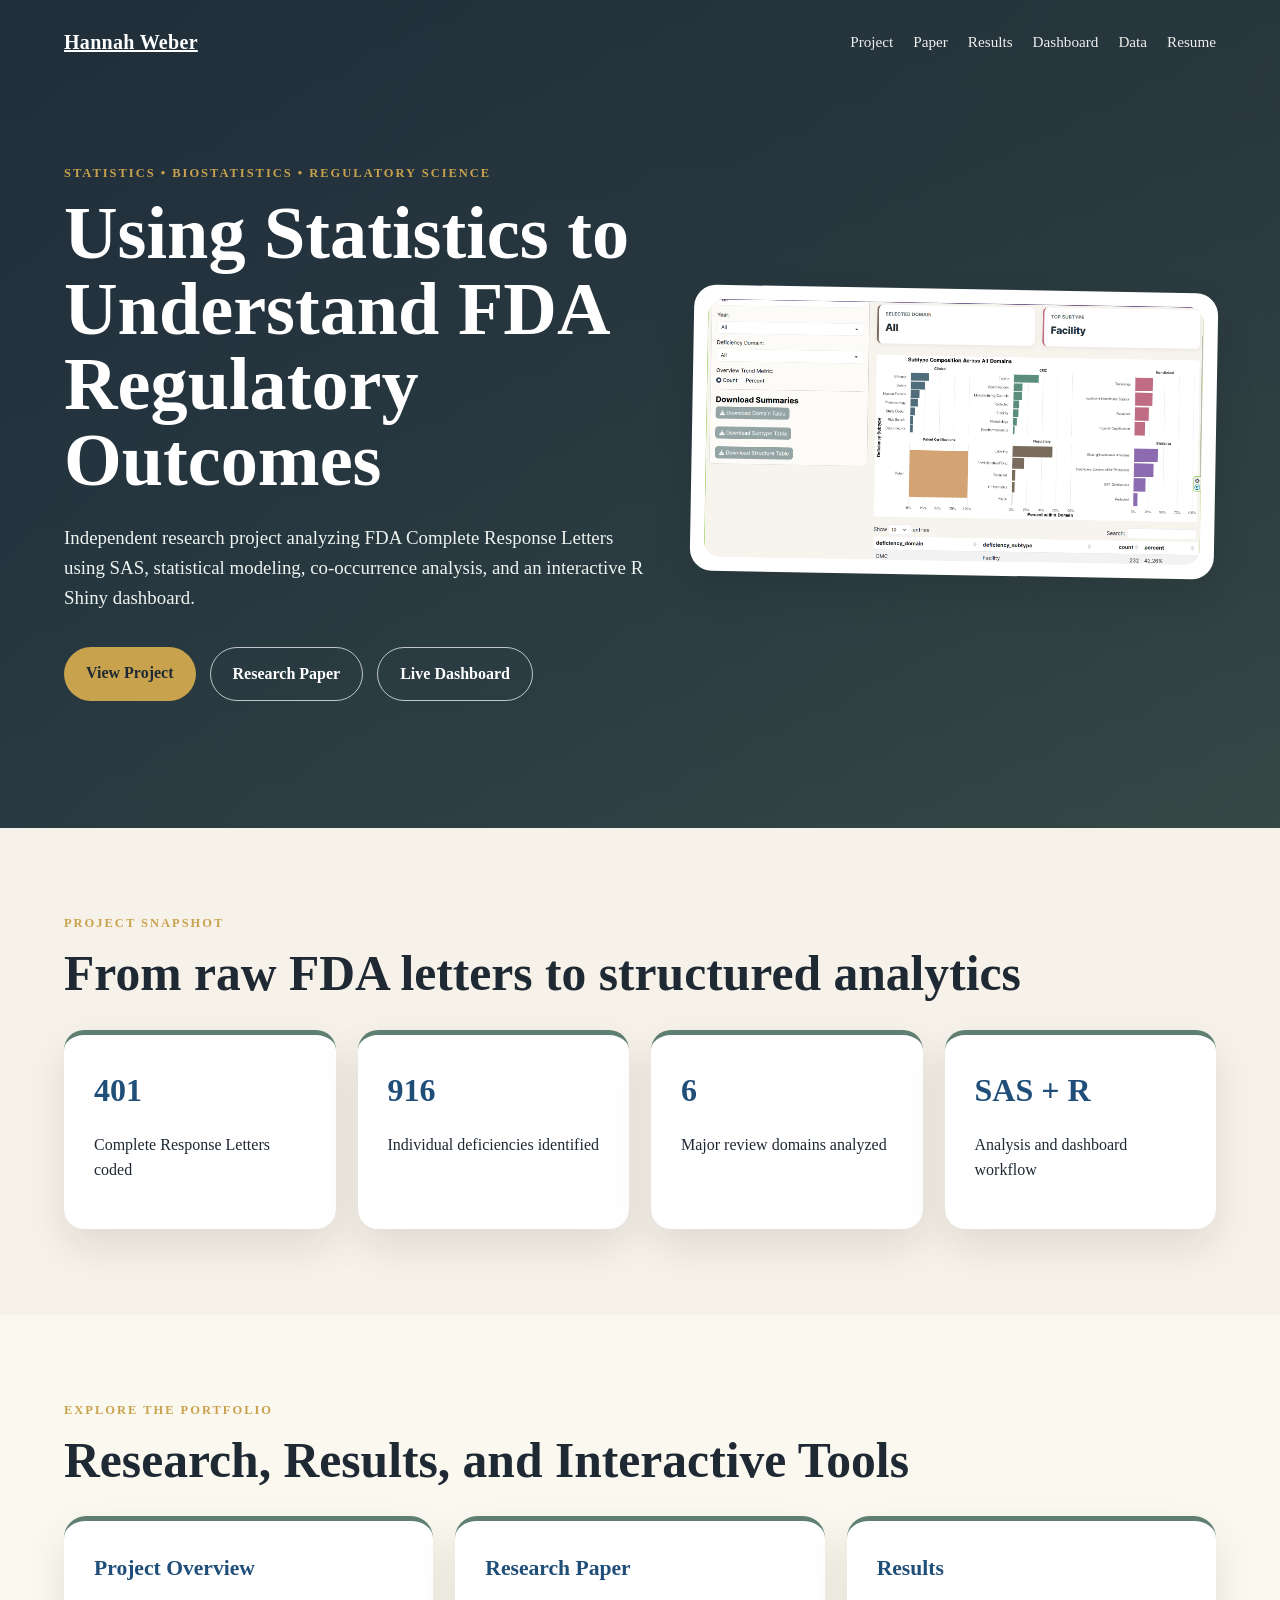
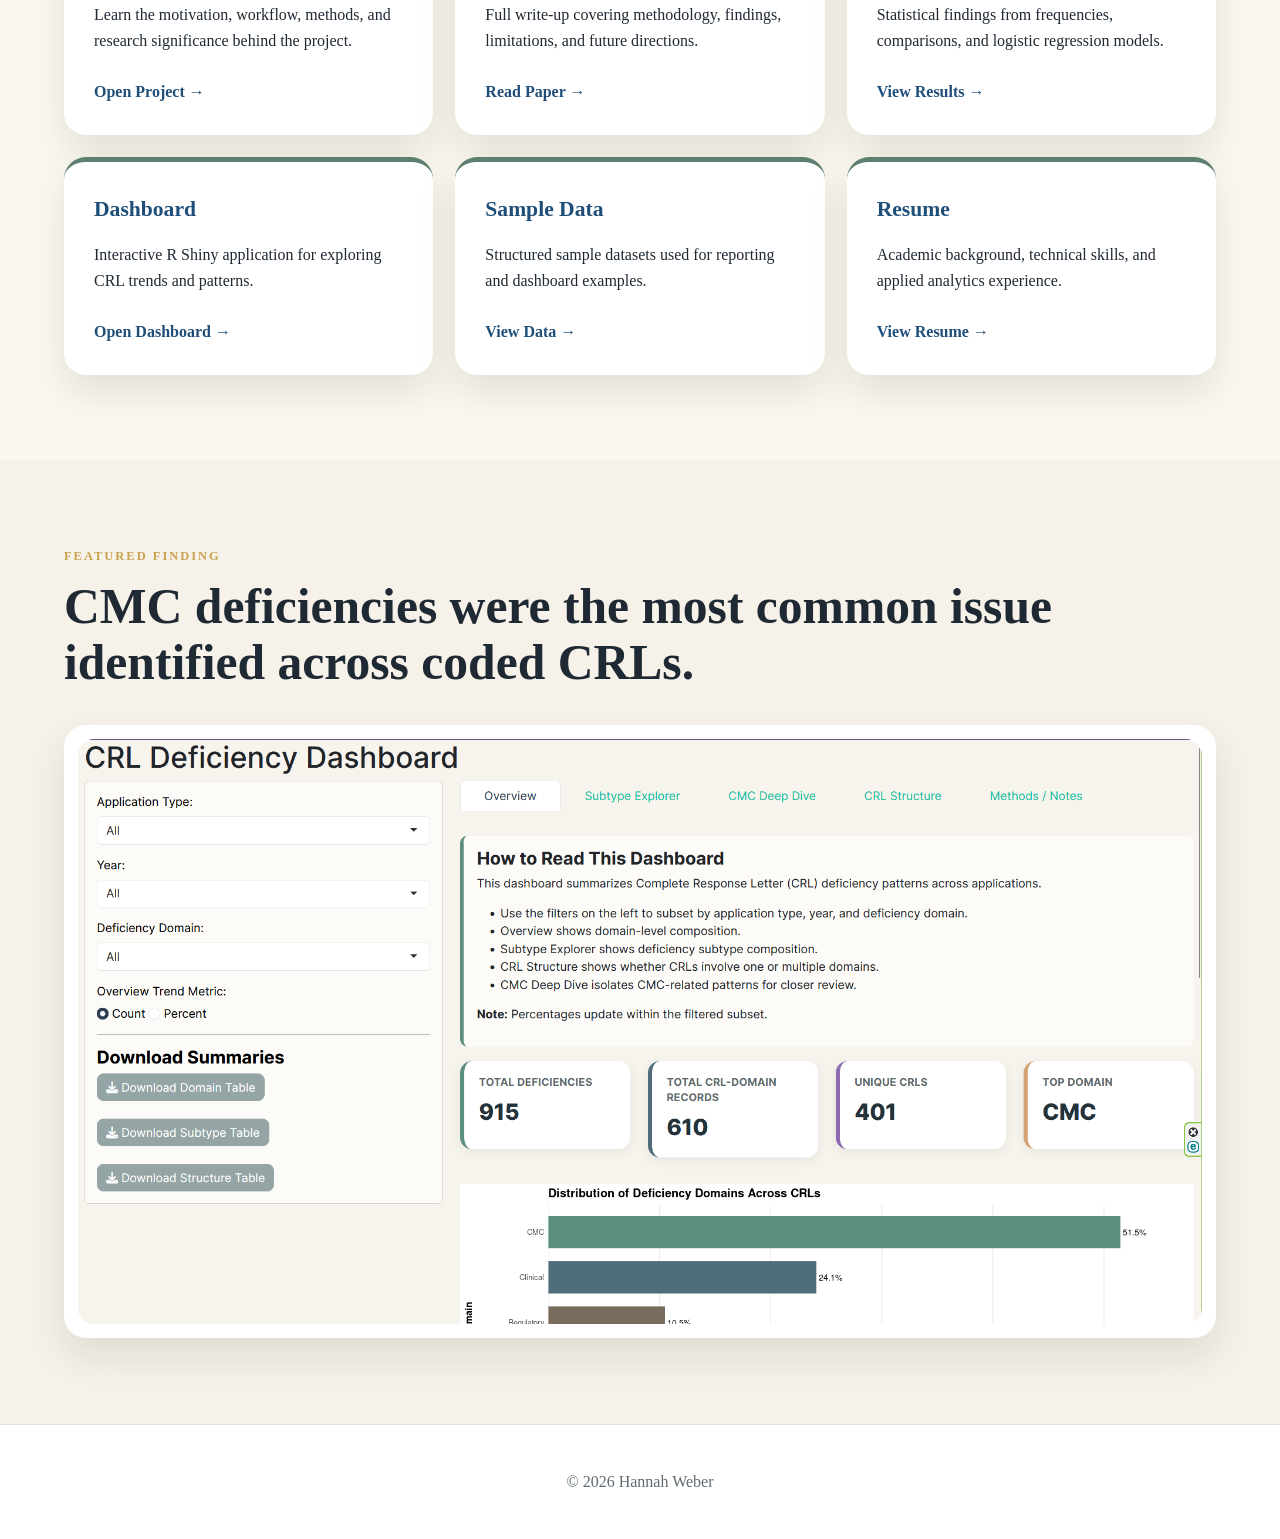
==== commit fe2cee31: "Update index.html" ====
--- a/index.html
+++ b/index.html
@@ -1,417 +1,152 @@
 <!DOCTYPE html>
 <html lang="en">
 <head>
-  <meta charset="UTF-8" />
-  <meta name="viewport" content="width=device-width, initial-scale=1.0" />
-  <title>Hannah Weber | CRL Deficiency Analysis</title>
-  <link rel="stylesheet" href="style.css" />
+<meta charset="UTF-8">
+<meta name="viewport" content="width=device-width, initial-scale=1.0">
+<title>Hannah Weber | CRL Deficiency Analysis</title>
+<link rel="stylesheet" href="style.css">
 </head>
 
 <body>
 
 <header class="hero">
-  <nav class="nav">
-    <a class="logo" href="index.html">Hannah Weber</a>
-    <div class="nav-links">
-      <a href="project.html">Project</a>
-      <a href="results.html">Results</a>
-      <a href="dashboard.html">Dashboard</a>
-      <a href="resources.html">Resources</a>
-      <a href="about.html">About</a>
-    </div>
-  </nav>
 
-  <div class="hero-grid">
-    <div>
-      <p class="eyebrow">Statistics • Biostatistics • Regulatory Science</p>
-      <h1>Using Statistics to Understand FDA Regulatory Outcomes</h1>
+<nav class="nav">
+  <a class="logo" href="index.html">Hannah Weber</a>
 
-      <p class="subtitle">
-        An independent research project analyzing FDA Complete Response Letters using SAS,
-        statistical modeling, co-occurrence analysis, and an interactive R Shiny dashboard.
-      </p>
+  <div class="nav-links">
+    <a href="project.html">Project</a>
+    <a href="paper.html">Paper</a>
+    <a href="results.html">Results</a>
+    <a href="dashboard.html">Dashboard</a>
+    <a href="data.html">Data</a>
+    <a href="resume.html">Resume</a>
+  </div>
+</nav>
 
-      <div class="buttons">
-        <a class="btn gold" href="project.html">View Project</a>
-        <a class="btn outline" href="SESUG Paper Application.pdf" target="_blank">Read Paper</a>
-        <a class="btn outline" href="https://hannahweber-crl-deficiency-analysis.share.connect.posit.cloud/" target="_blank">Live Dashboard</a>
-      </div>
-    </div>
+<div class="hero-content">
 
-    <div class="hero-visual">
-      <img src="Subtype_dashboard.png" alt="FDA Complete Response Letter Dashboard Preview" />
+  <div>
+    <p class="eyebrow">Statistics • Biostatistics • Regulatory Science</p>
+
+    <h1>Using Statistics to Understand FDA Regulatory Outcomes</h1>
+
+    <p class="subtitle">
+      Independent research project analyzing FDA Complete Response Letters using SAS,
+      statistical modeling, co-occurrence analysis, and an interactive R Shiny dashboard.
+    </p>
+
+    <div class="buttons">
+      <a class="btn gold" href="project.html">View Project</a>
+
+      <a class="btn outline" href="paper.html">Research Paper</a>
+
+      <a class="btn outline" href="dashboard.html">Live Dashboard</a>
     </div>
   </div>
+
+  <div class="image-box hero-image">
+    <img src="Subtype_dashboard.png" alt="Dashboard Preview">
+  </div>
+
+</div>
+
 </header>
 
 <main>
 
 <section class="section">
   <p class="eyebrow">Project Snapshot</p>
-  <h2>Complete analytics workflow from raw regulatory letters to interactive reporting</h2>
+  <h2>From raw FDA letters to structured analytics</h2>
 
-  <div class="stat-grid">
-    <div class="stat-card">
+  <div class="cards">
+
+    <div class="card">
       <h3>401</h3>
       <p>Complete Response Letters coded</p>
     </div>
 
-    <div class="stat-card">
+    <div class="card">
       <h3>916</h3>
       <p>Individual deficiencies identified</p>
     </div>
 
-    <div class="stat-card">
+    <div class="card">
       <h3>6</h3>
-      <p>Major deficiency domains analyzed</p>
-    </div>
-
-    <div class="stat-card">
-      <h3>SAS + R</h3>
-      <p>Analysis and dashboard workflow</p>
-    </div>
-  </div>
-</section>
-
-<section class="section cream">
-  <p class="eyebrow">Featured Outputs</p>
-  <h2>Research, results, and interactive tools</h2>
-
-  <div class="card-grid">
-    <div class="card">
-      <h3>Research Project</h3>
-      <p>
-        Overview of the research question, coding workflow, statistical methods,
-        and motivation behind the project.
-      </p>
-      <a href="project.html">View Project →</a>
+      <p>Major review domains analyzed</p>
     </div>
 
     <div class="card">
-      <h3>Results</h3>
-      <p>
-        Key findings from domain frequencies, NDA vs BLA comparisons,
-        co-occurrence patterns, and logistic regression models.
-      </p>
-      <a href="results.html">View Results →</a>
-    </div>
-
-    <div class="card">
-      <h3>Dashboard</h3>
-      <p>
-        Interactive R Shiny dashboard for exploring CRL deficiency patterns,
-        subtype trends, and downloadable summaries.
-      </p>
-      <a href="dashboard.html">View Dashboard →</a>
-    </div>
-  </div>
-</section>
-
-<section class="section">
-  <p class="eyebrow">Key Finding</p>
-  <h2>CMC deficiencies were the most common issue identified across coded CRLs.</h2>
-
-  <div class="image-box">
-    <img src="Domain_dashboard.png" alt="Distribution of Deficiency Domains" />
-  </div>
-</section>
-
-</main>
-
-<footer>
-  <p>© 2026 Hannah Weber</p>
-</footer>
-
-</body>
-</html><!DOCTYPE html>
-<html lang="en">
-<head>
-<meta charset="UTF-8">
-<meta name="viewport" content="width=device-width, initial-scale=1.0">
-<title>Hannah Weber | FDA CRL Deficiency Analysis</title>
-<link rel="stylesheet" href="style.css">
-</head>
-
-<body>
-
-<header class="hero">
-  <nav class="nav">
-    <div class="logo">Hannah Weber</div>
-
-    <div class="nav-links">
-      <a href="#overview">Overview</a>
-      <a href="#outputs">Outputs</a>
-      <a href="#results">Results</a>
-      <a href="#methods">Methods</a>
-      <a href="#dashboard">Dashboard</a>
-      <a href="#resources">Resources</a>
-      <a href="#about">About</a>
-    </div>
-  </nav>
-
-  <div class="hero-content">
-
-    <div>
-      <p class="eyebrow">Statistics • Biostatistics • Regulatory Science</p>
-
-      <h1>Using Statistics to Understand FDA Regulatory Outcomes</h1>
-
-      <p class="subtitle">
-        Independent research project analyzing FDA Complete Response Letters
-        using SAS, statistical modeling, co-occurrence analysis, and an
-        interactive R Shiny dashboard.
-      </p>
-
-      <div class="buttons">
-        <a href="SESUG Paper Application.pdf" target="_blank" class="btn gold">Research Paper</a>
-
-        <a href="https://hannahweber-crl-deficiency-analysis.share.connect.posit.cloud/" target="_blank" class="btn outline">Interactive Dashboard</a>
-
-        <a href="Results/CRL Primary Results.pdf" target="_blank" class="btn outline">Statistical Results</a>
-      </div>
-    </div>
-
-    <div class="image-box dashboard-img hero-image">
-      <img src="Subtype_dashboard.png" alt="Dashboard Preview">
-    </div>
-
-  </div>
-</header>
-
-<main>
-
-<section id="overview" class="section">
-  <p class="eyebrow">Project Overview</p>
-  <h2>Turning unstructured FDA letters into analysis-ready data</h2>
-
-  <div class="two-column">
-
-    <div>
-      <h3>The Problem</h3>
-      <p>
-        FDA Complete Response Letters explain why a drug or biologic
-        application could not be approved in its current form.
-        Because these letters are narrative documents, systematic
-        large-scale analysis is difficult.
-      </p>
-    </div>
-
-    <div>
-      <h3>The Solution</h3>
-      <p>
-        I manually coded publicly available CRLs into structured datasets,
-        then used SAS to summarize trends, test associations, model outcomes,
-        and create a dashboard for interactive reporting.
-      </p>
+      <h3>SAS + R</h3>
+      <p>Analysis and dashboard workflow</p>
     </div>
 
   </div>
 </section>
 
-<section id="outputs" class="section cream">
-  <p class="eyebrow">Research Portfolio</p>
-  <h2>Primary Deliverables</h2>
+<section class="section cream">
+  <p class="eyebrow">Explore the Portfolio</p>
+  <h2>Research, Results, and Interactive Tools</h2>
 
   <div class="output-grid">
 
     <div class="output-card">
-      <h3>Research Paper</h3>
+      <h3>Project Overview</h3>
       <p>
-        Full conference-style write-up covering methodology, results,
-        limitations, and future directions.
+        Learn the motivation, workflow, methods, and research significance behind the project.
       </p>
-      <a href="SESUG Paper Application.pdf" target="_blank">Read Paper →</a>
+      <a href="project.html">Open Project →</a>
     </div>
 
     <div class="output-card">
-      <h3>Interactive Dashboard</h3>
+      <h3>Research Paper</h3>
       <p>
-        Explore CRL trends through an R Shiny dashboard with filters,
-        summaries, subtype views, and downloadable tables.
+        Full write-up covering methodology, findings, limitations, and future directions.
       </p>
-      <a href="https://hannahweber-crl-deficiency-analysis.share.connect.posit.cloud/" target="_blank">Open Dashboard →</a>
+      <a href="paper.html">Read Paper →</a>
     </div>
 
     <div class="output-card">
-      <h3>Statistical Results</h3>
+      <h3>Results</h3>
       <p>
-        SAS outputs including frequencies, chi-square tests,
-        co-occurrence patterns, and logistic regression models.
+        Statistical findings from frequencies, comparisons, and logistic regression models.
       </p>
-      <a href="Results/CRL Primary Results.pdf" target="_blank">View Results →</a>
+      <a href="results.html">View Results →</a>
+    </div>
+
+    <div class="output-card">
+      <h3>Dashboard</h3>
+      <p>
+        Interactive R Shiny application for exploring CRL trends and patterns.
+      </p>
+      <a href="dashboard.html">Open Dashboard →</a>
+    </div>
+
+    <div class="output-card">
+      <h3>Sample Data</h3>
+      <p>
+        Structured sample datasets used for reporting and dashboard examples.
+      </p>
+      <a href="data.html">View Data →</a>
+    </div>
+
+    <div class="output-card">
+      <h3>Resume</h3>
+      <p>
+        Academic background, technical skills, and applied analytics experience.
+      </p>
+      <a href="resume.html">View Resume →</a>
     </div>
 
   </div>
 </section>
 
-<section id="results" class="section">
-  <p class="eyebrow">Key Findings</p>
-  <h2>Main Results</h2>
-
-  <div class="cards">
-
-    <div class="card">
-      <h3>51.5%</h3>
-      <p>CMC deficiencies were the most common coded domain.</p>
-    </div>
-
-    <div class="card">
-      <h3>24.1%</h3>
-      <p>Clinical deficiencies were the second most common domain.</p>
-    </div>
-
-    <div class="card">
-      <h3>~40%</h3>
-      <p>Nearly 40% of CRLs involved multiple deficiency domains.</p>
-    </div>
-
-    <div class="card">
-      <h3>p &lt; 0.001</h3>
-      <p>Domain distributions differed significantly by application type.</p>
-    </div>
-
-  </div>
+<section class="section">
+  <p class="eyebrow">Featured Finding</p>
+  <h2>CMC deficiencies were the most common issue identified across coded CRLs.</h2>
 
   <div class="image-box">
-    <img src="Domain_dashboard.png" alt="Domain Dashboard Results">
-  </div>
-</section>
-
-<section id="methods" class="section cream">
-  <p class="eyebrow">Methods</p>
-  <h2>Workflow</h2>
-
-  <div class="timeline">
-
-    <div class="timeline-item">
-      <span>01</span>
-      <div>
-        <h3>Collection</h3>
-        <p>Publicly available CRLs were reviewed and assigned unique identifiers.</p>
-      </div>
-    </div>
-
-    <div class="timeline-item">
-      <span>02</span>
-      <div>
-        <h3>Coding</h3>
-        <p>Letters were coded into standardized deficiency domains and subtypes.</p>
-      </div>
-    </div>
-
-    <div class="timeline-item">
-      <span>03</span>
-      <div>
-        <h3>SAS Analysis</h3>
-        <p>Used SAS for cleaning, summaries, testing, and modeling.</p>
-      </div>
-    </div>
-
-    <div class="timeline-item">
-      <span>04</span>
-      <div>
-        <h3>Dashboard Reporting</h3>
-        <p>Results were exported into an interactive R Shiny dashboard.</p>
-      </div>
-    </div>
-
-  </div>
-</section>
-
-<section id="dashboard" class="section dark">
-
-  <div class="dashboard-grid">
-
-    <div>
-      <p class="eyebrow">Interactive Dashboard</p>
-      <h2>Explore Results Dynamically</h2>
-
-      <p>
-        Users can filter by year, application type, and deficiency domain.
-        Includes subtype summaries, CMC deep dives, structural composition,
-        downloadable tables, and methods notes.
-      </p>
-
-      <a href="https://hannahweber-crl-deficiency-analysis.share.connect.posit.cloud/" target="_blank" class="btn gold">Launch Dashboard</a>
-    </div>
-
-    <div class="image-box dashboard-img">
-      <img src="Subtype_dashboard.png" alt="Subtype Dashboard">
-    </div>
-
-  </div>
-</section>
-
-<section id="resources" class="section">
-  <p class="eyebrow">Resources</p>
-  <h2>Reports and Data</h2>
-
-  <div class="output-grid">
-
-    <div class="output-card">
-      <h3>Primary Results</h3>
-      <a href="Results/CRL Primary Results.pdf" target="_blank">Open PDF →</a>
-    </div>
-
-    <div class="output-card">
-      <h3>Co-Occurrence Supplement</h3>
-      <a href="Results/CRL Co-Occurrence Supplement.pdf" target="_blank">Open PDF →</a>
-    </div>
-
-    <div class="output-card">
-      <h3>Domain Supplement</h3>
-      <a href="Results/CRL Domain Supplement.pdf" target="_blank">Open PDF →</a>
-    </div>
-
-    <div class="output-card">
-      <h3>Subtype Supplement</h3>
-      <a href="Results/CRL Subtype Supplement.pdf" target="_blank">Open PDF →</a>
-    </div>
-
-    <div class="output-card">
-      <h3>Sample Dataset</h3>
-      <a href="data/sample_crl_long.csv" target="_blank">Download CSV →</a>
-    </div>
-
-    <div class="output-card">
-      <h3>Sample Domain Dataset</h3>
-      <a href="data/sample_domain_unique.csv" target="_blank">Download CSV →</a>
-    </div>
-
-  </div>
-</section>
-
-<section id="about" class="section cream">
-  <div class="about-grid">
-
-    <div>
-      <p class="eyebrow">About Me</p>
-      <h2>Statistics student preparing for graduate study in biostatistics</h2>
-    </div>
-
-    <div>
-      <p>
-        I am a Statistics student at North Carolina State University with
-        minors in Mathematics and Global One Health.
-      </p>
-
-      <p>
-        My interests include biostatistics, healthcare analytics,
-        regulatory science, and applying statistics to improve health outcomes.
-      </p>
-    </div>
-
-  </div>
-</section>
-
-<section class="section contact">
-  <p class="eyebrow">Contact</p>
-  <h2>Connect With Me</h2>
-
-  <div class="contact-links">
-    <a href="mailto:hmweber@ncsu.edu">hmweber@ncsu.edu</a>
-    <a href="https://github.com/hmw0905" target="_blank">GitHub</a>
-    <a href="https://linkedin.com/in/hmweber5" target="_blank">LinkedIn</a>
+    <img src="Domain_dashboard.png" alt="Distribution of Deficiency Domains">
   </div>
 </section>
 
--- a/style.css
+++ b/style.css
@@ -392,3 +392,43 @@
     grid-template-columns: 1fr;
   }
 }
+.page-nav {
+  background: var(--white);
+  color: var(--charcoal);
+  border-bottom: 1px solid var(--border);
+}
+
+.page-nav .nav-links a {
+  color: var(--charcoal);
+}
+
+.page {
+  width: 90%;
+  max-width: 1100px;
+  margin: auto;
+  padding: 70px 0 100px;
+}
+
+.page h1 {
+  color: var(--charcoal);
+  font-size: clamp(2.5rem, 5vw, 4.6rem);
+}
+
+.page-intro {
+  font-size: 1.2rem;
+  max-width: 850px;
+  color: var(--muted);
+}
+
+.content-block {
+  margin-top: 55px;
+}
+
+.content-block ul {
+  font-size: 1.08rem;
+  line-height: 1.8;
+}
+
+.contact-links.left {
+  justify-content: flex-start;
+}
